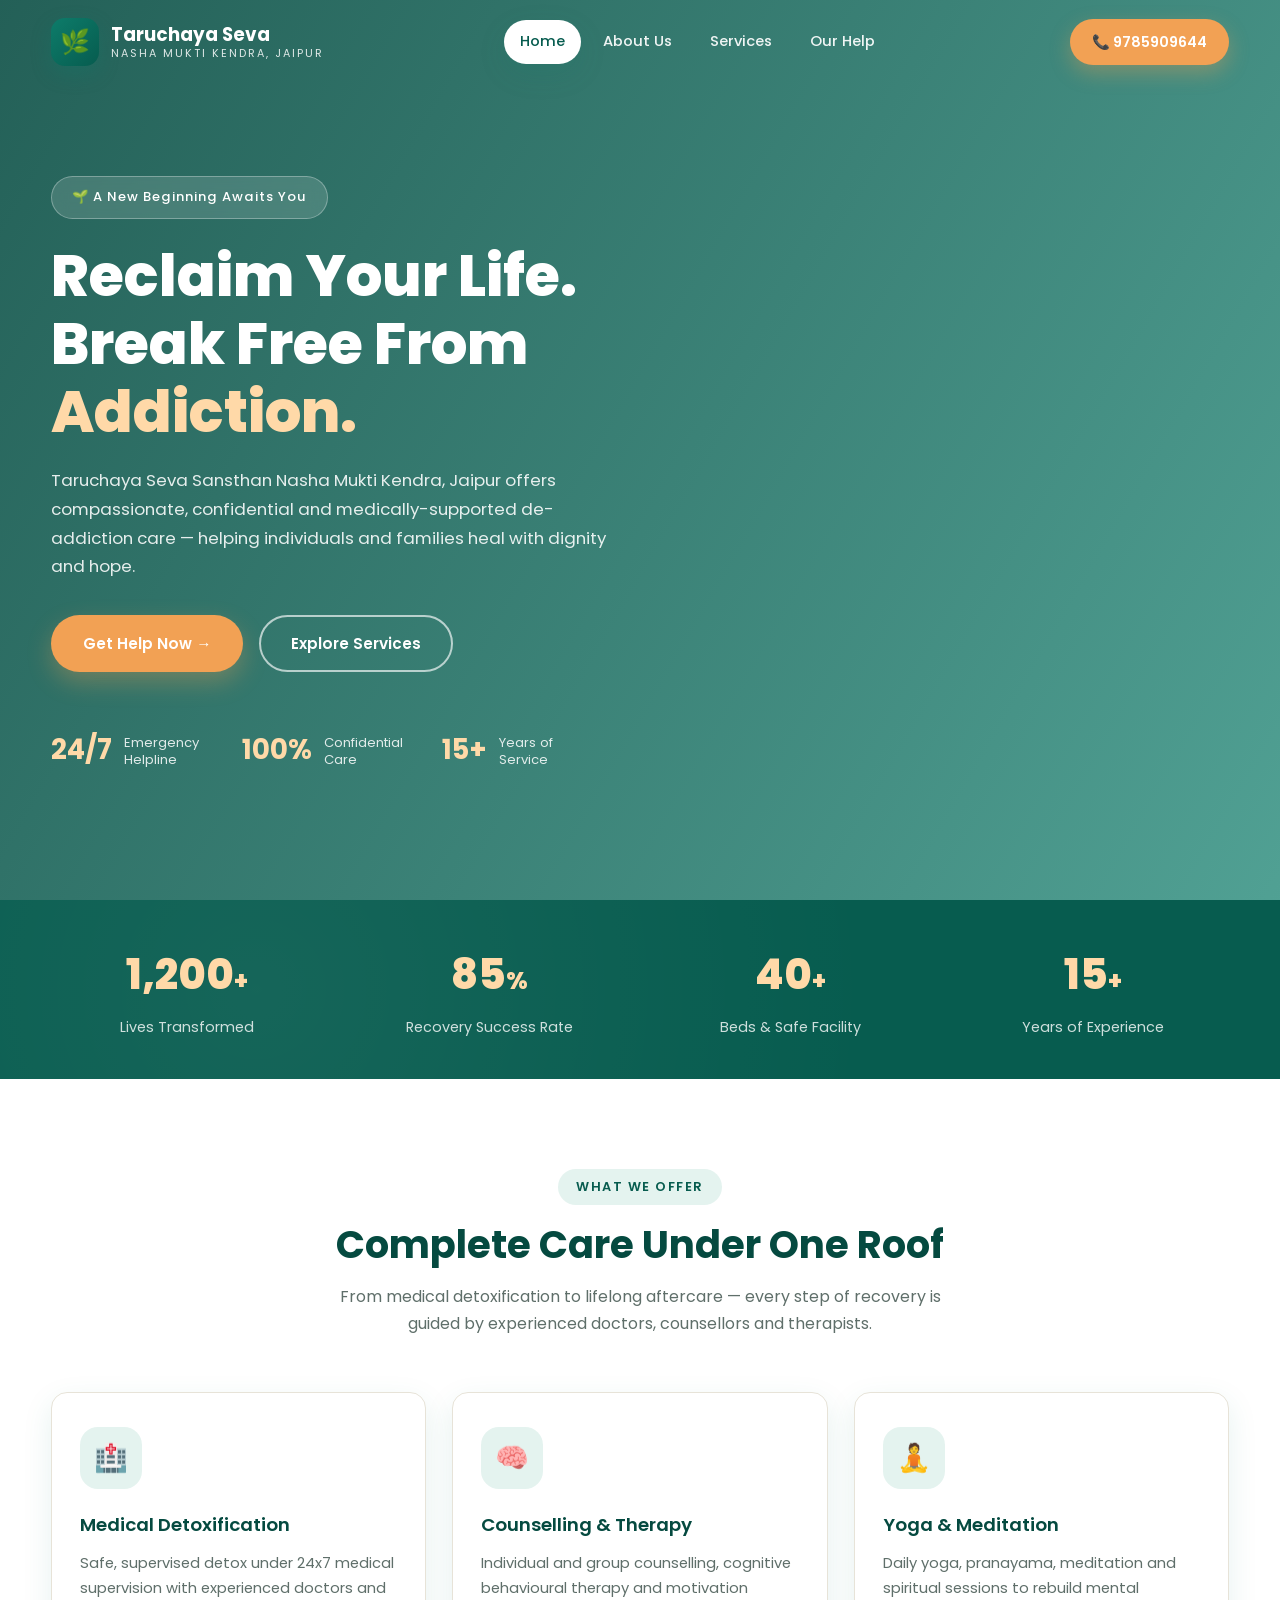
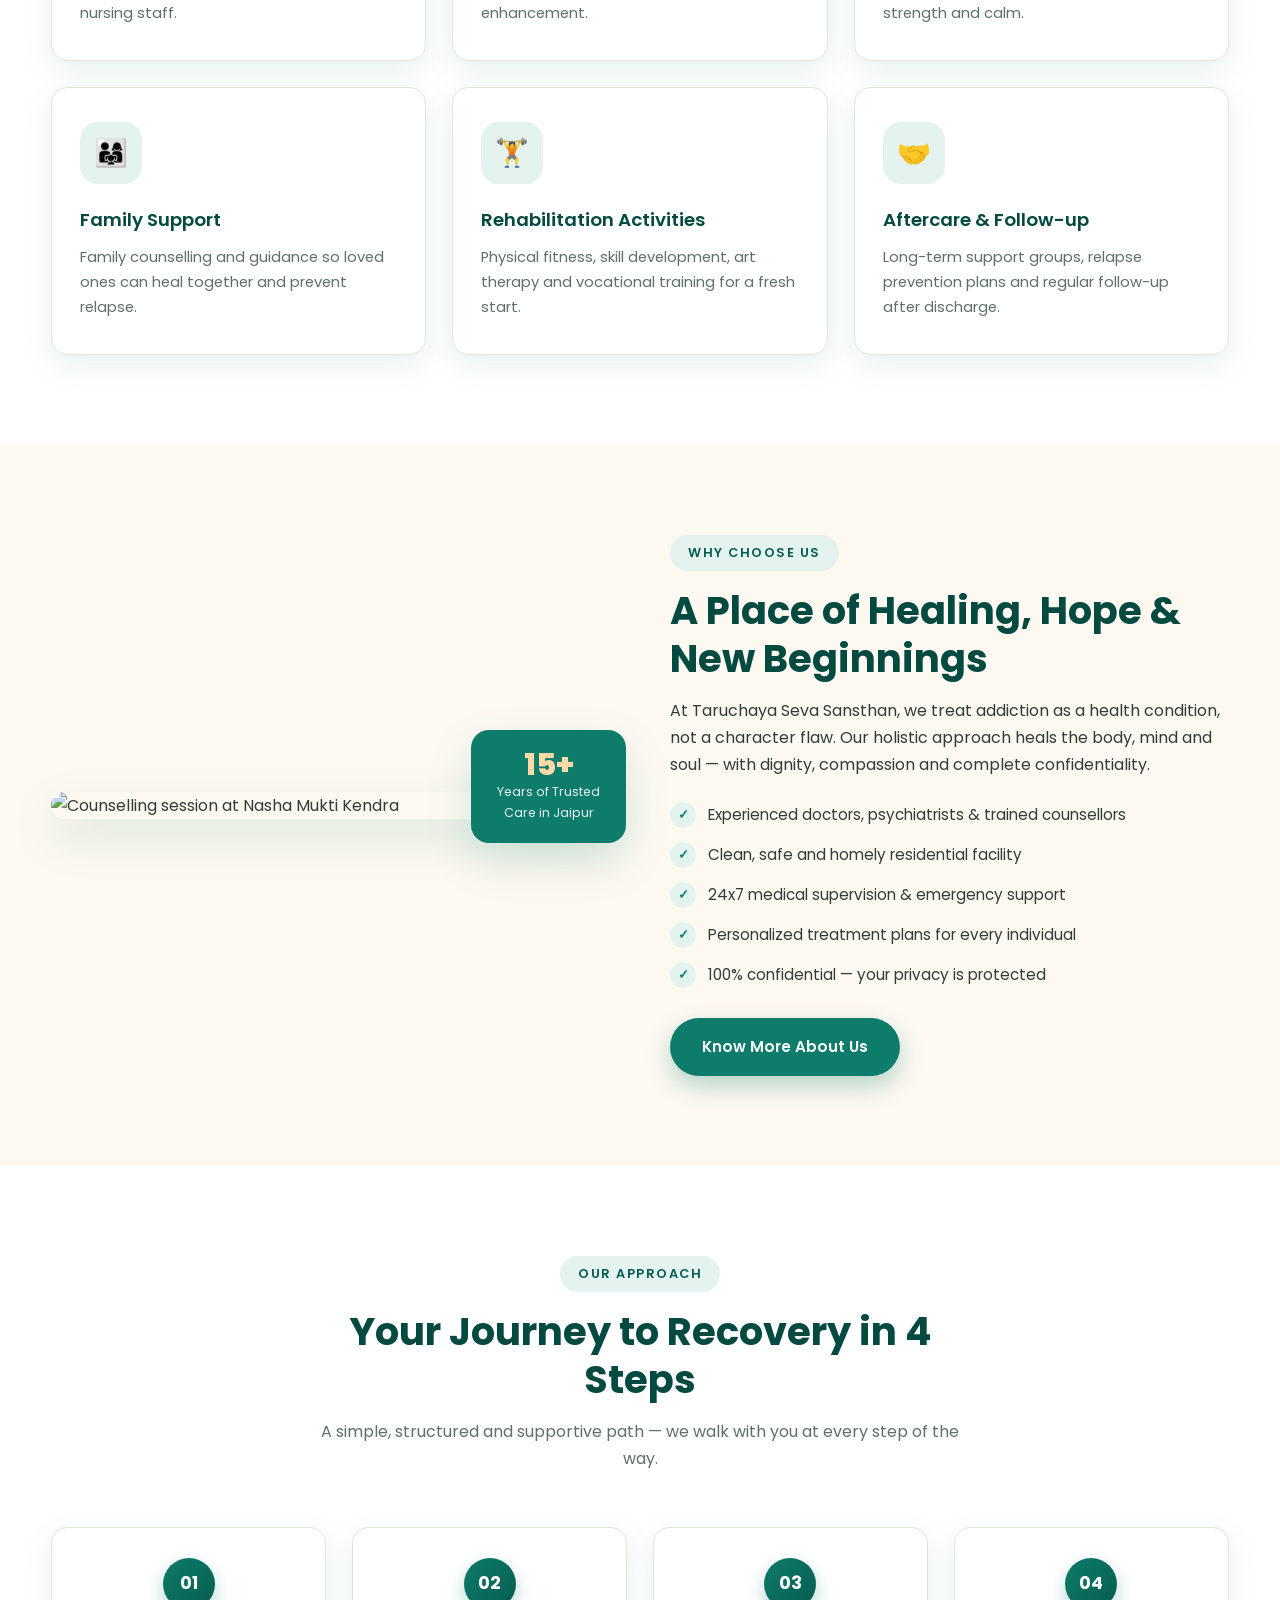
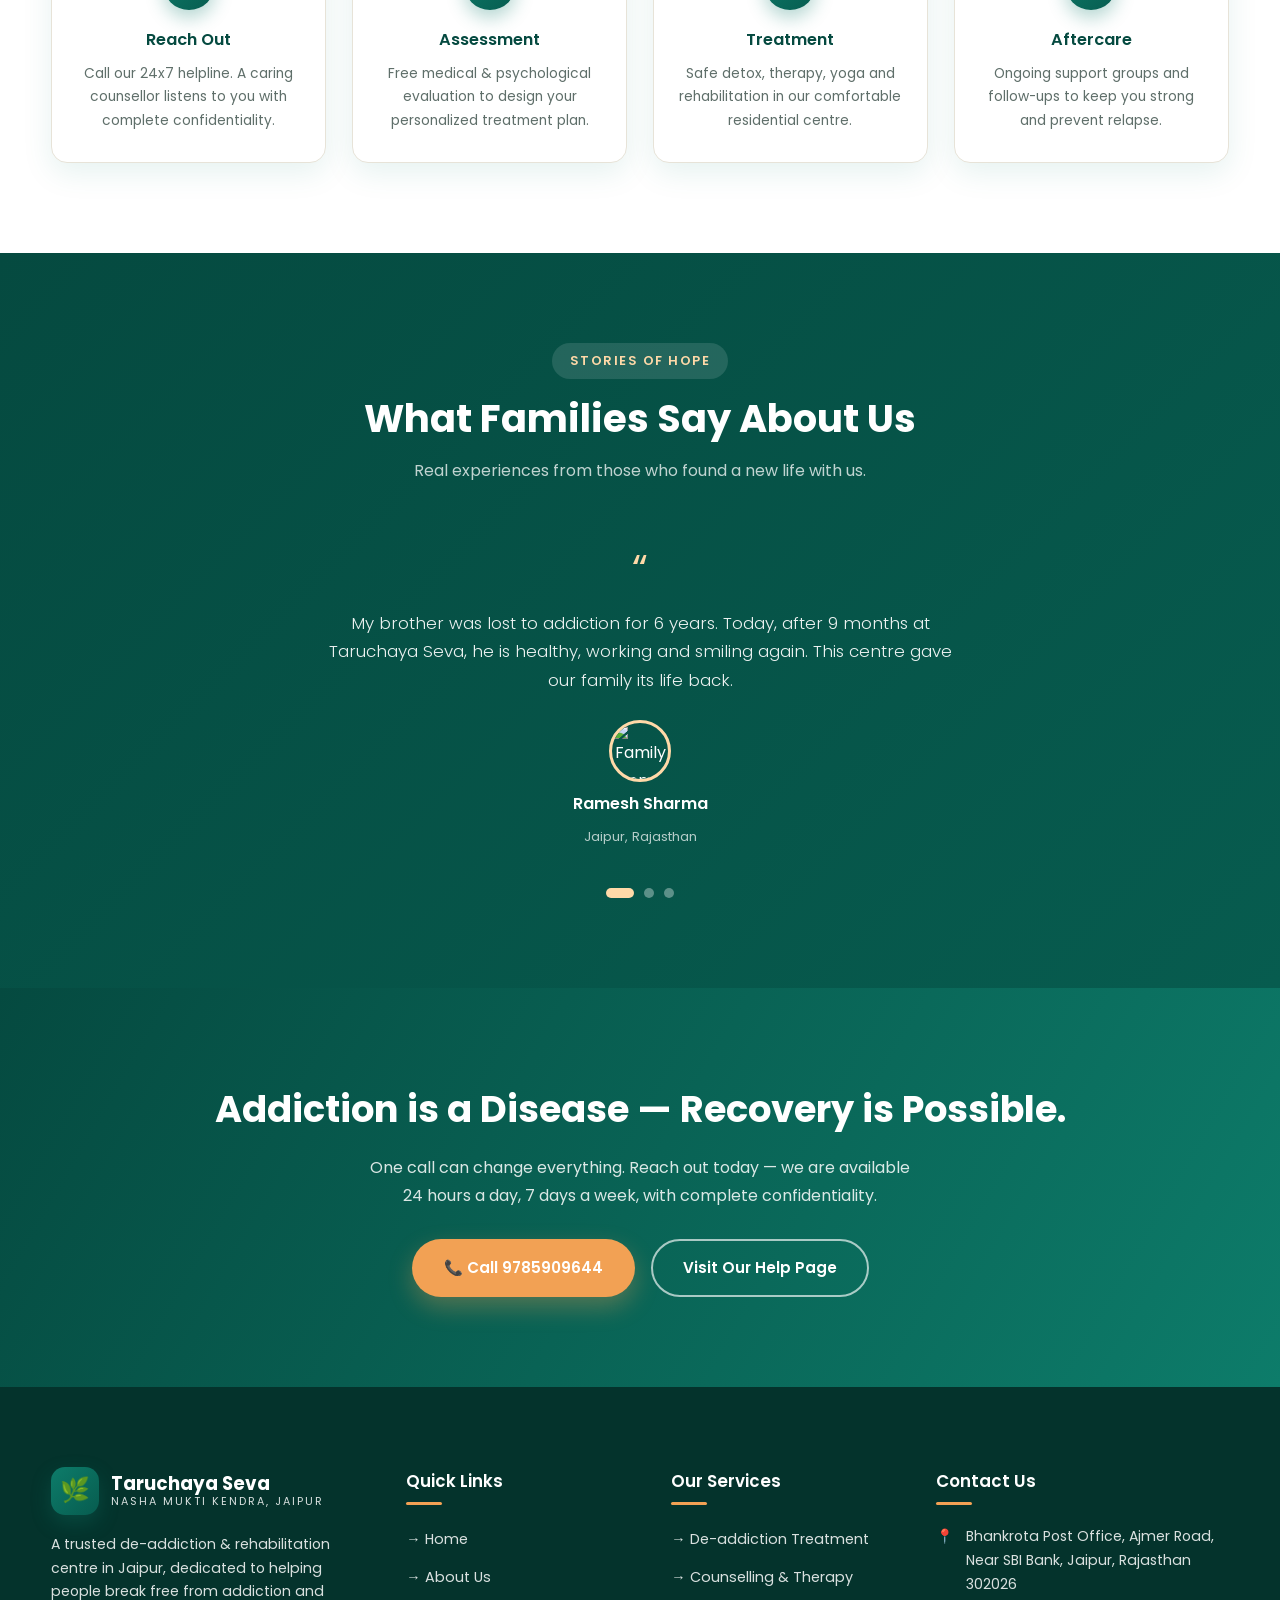
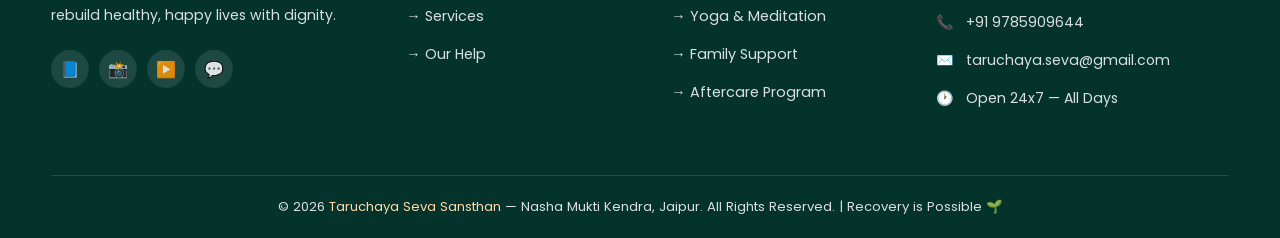
==== index.html @ 0a0feddb "Initial commit: Nasha Mukti Kendra website (4 pages)" ====
<!DOCTYPE html>
<html lang="en">
<head>
  <meta charset="UTF-8">
  <meta name="viewport" content="width=device-width, initial-scale=1.0">
  <title>Taruchaya Seva Sansthan | Nasha Mukti Kendra, Jaipur</title>
  <meta name="description" content="Taruchaya Seva Sansthan Nasha Mukti Kendra, Jaipur — compassionate, confidential de-addiction treatment with medical care, counselling, yoga and family support.">
  <link rel="stylesheet" href="css/style.css">
  <link rel="icon" href="data:image/svg+xml,<svg xmlns='http://www.w3.org/2000/svg' viewBox='0 0 100 100'><text y='.9em' font-size='90'>🌿</text></svg>">
</head>
<body>

<header class="navbar" id="navbar">
  <div class="container nav-inner">
    <a href="index.html" class="brand">
      <span class="brand-icon">🌿</span>
      <span class="brand-text">
        <strong>Taruchaya Seva</strong>
        <small>Nasha Mukti Kendra, Jaipur</small>
      </span>
    </a>
    <nav class="nav-links" id="navLinks">
      <a href="index.html" class="active">Home</a>
      <a href="about.html">About Us</a>
      <a href="services.html">Services</a>
      <a href="help.html">Our Help</a>
    </nav>
    <div class="nav-right">
      <a href="tel:+919785909644" class="nav-cta">📞 9785909644</a>
      <button class="nav-toggle" id="navToggle" aria-label="Toggle menu">
        <span></span><span></span><span></span>
      </button>
    </div>
  </div>
</header>

<section class="hero">
  <div class="container">
    <div class="hero-content">
      <span class="hero-badge">🌱 A New Beginning Awaits You</span>
      <h1>Reclaim Your Life.<br>Break Free From <span>Addiction.</span></h1>
      <p>Taruchaya Seva Sansthan Nasha Mukti Kendra, Jaipur offers compassionate, confidential and medically-supported de-addiction care — helping individuals and families heal with dignity and hope.</p>
      <div class="hero-actions">
        <a href="help.html" class="btn btn-accent">Get Help Now →</a>
        <a href="services.html" class="btn btn-outline">Explore Services</a>
      </div>
      <div class="hero-stats">
        <div class="hero-stat">
          <span class="num">24/7</span>
          <span class="lbl">Emergency Helpline</span>
        </div>
        <div class="hero-stat">
          <span class="num">100%</span>
          <span class="lbl">Confidential Care</span>
        </div>
        <div class="hero-stat">
          <span class="num">15+</span>
          <span class="lbl">Years of Service</span>
        </div>
      </div>
    </div>
  </div>
</section>

<section class="stats-strip">
  <div class="container stats-grid">
    <div class="stat-box">
      <span class="num" data-count="1200">0</span><span class="suffix">+</span>
      <div class="lbl">Lives Transformed</div>
    </div>
    <div class="stat-box">
      <span class="num" data-count="85">0</span><span class="suffix">%</span>
      <div class="lbl">Recovery Success Rate</div>
    </div>
    <div class="stat-box">
      <span class="num" data-count="40">0</span><span class="suffix">+</span>
      <div class="lbl">Beds & Safe Facility</div>
    </div>
    <div class="stat-box">
      <span class="num" data-count="15">0</span><span class="suffix">+</span>
      <div class="lbl">Years of Experience</div>
    </div>
  </div>
</section>

<section class="section">
  <div class="container">
    <div class="section-head reveal">
      <span class="eyebrow">What We Offer</span>
      <h2>Complete Care Under One Roof</h2>
      <p>From medical detoxification to lifelong aftercare — every step of recovery is guided by experienced doctors, counsellors and therapists.</p>
    </div>
    <div class="cards-grid">
      <div class="card reveal">
        <div class="card-icon">🏥</div>
        <h3>Medical Detoxification</h3>
        <p>Safe, supervised detox under 24x7 medical supervision with experienced doctors and nursing staff.</p>
      </div>
      <div class="card reveal reveal-delay-1">
        <div class="card-icon">🧠</div>
        <h3>Counselling & Therapy</h3>
        <p>Individual and group counselling, cognitive behavioural therapy and motivation enhancement.</p>
      </div>
      <div class="card reveal reveal-delay-2">
        <div class="card-icon">🧘</div>
        <h3>Yoga & Meditation</h3>
        <p>Daily yoga, pranayama, meditation and spiritual sessions to rebuild mental strength and calm.</p>
      </div>
      <div class="card reveal">
        <div class="card-icon">👨‍👩‍👧</div>
        <h3>Family Support</h3>
        <p>Family counselling and guidance so loved ones can heal together and prevent relapse.</p>
      </div>
      <div class="card reveal reveal-delay-1">
        <div class="card-icon">🏋️</div>
        <h3>Rehabilitation Activities</h3>
        <p>Physical fitness, skill development, art therapy and vocational training for a fresh start.</p>
      </div>
      <div class="card reveal reveal-delay-2">
        <div class="card-icon">🤝</div>
        <h3>Aftercare & Follow-up</h3>
        <p>Long-term support groups, relapse prevention plans and regular follow-up after discharge.</p>
      </div>
    </div>
  </div>
</section>

<section class="section section-alt">
  <div class="container split">
    <div class="split-media reveal">
      <img src="https://images.unsplash.com/photo-1559027615-cd4628902d4a?auto=format&fit=crop&w=1000&q=80" alt="Counselling session at Nasha Mukti Kendra">
      <div class="exp">
        <div class="big">15+</div>
        <div class="sm">Years of Trusted<br>Care in Jaipur</div>
      </div>
    </div>
    <div class="reveal">
      <span class="eyebrow">Why Choose Us</span>
      <h2 style="font-size: clamp(1.7rem, 3.4vw, 2.4rem); font-weight: 700; color: var(--primary-darker); line-height: 1.25; margin-bottom: 14px;">A Place of Healing, Hope & New Beginnings</h2>
      <p>At Taruchaya Seva Sansthan, we treat addiction as a health condition, not a character flaw. Our holistic approach heals the body, mind and soul — with dignity, compassion and complete confidentiality.</p>
      <ul class="check-list">
        <li><span class="tick">✓</span> Experienced doctors, psychiatrists & trained counsellors</li>
        <li><span class="tick">✓</span> Clean, safe and homely residential facility</li>
        <li><span class="tick">✓</span> 24x7 medical supervision & emergency support</li>
        <li><span class="tick">✓</span> Personalized treatment plans for every individual</li>
        <li><span class="tick">✓</span> 100% confidential — your privacy is protected</li>
      </ul>
      <div style="margin-top: 30px;">
        <a href="about.html" class="btn btn-primary">Know More About Us</a>
      </div>
    </div>
  </div>
</section>

<section class="section">
  <div class="container">
    <div class="section-head reveal">
      <span class="eyebrow">Our Approach</span>
      <h2>Your Journey to Recovery in 4 Steps</h2>
      <p>A simple, structured and supportive path — we walk with you at every step of the way.</p>
    </div>
    <div class="steps">
      <div class="step reveal">
        <div class="num">01</div>
        <h3>Reach Out</h3>
        <p>Call our 24x7 helpline. A caring counsellor listens to you with complete confidentiality.</p>
      </div>
      <div class="step reveal reveal-delay-1">
        <div class="num">02</div>
        <h3>Assessment</h3>
        <p>Free medical & psychological evaluation to design your personalized treatment plan.</p>
      </div>
      <div class="step reveal reveal-delay-2">
        <div class="num">03</div>
        <h3>Treatment</h3>
        <p>Safe detox, therapy, yoga and rehabilitation in our comfortable residential centre.</p>
      </div>
      <div class="step reveal reveal-delay-3">
        <div class="num">04</div>
        <h3>Aftercare</h3>
        <p>Ongoing support groups and follow-ups to keep you strong and prevent relapse.</p>
      </div>
    </div>
  </div>
</section>

<section class="section testimonials">
  <div class="container">
    <div class="section-head reveal">
      <span class="eyebrow">Stories of Hope</span>
      <h2>What Families Say About Us</h2>
      <p>Real experiences from those who found a new life with us.</p>
    </div>
    <div class="slider reveal">
      <div class="slide active">
        <div class="slide-inner">
          <div class="quote">“</div>
          <blockquote>My brother was lost to addiction for 6 years. Today, after 9 months at Taruchaya Seva, he is healthy, working and smiling again. This centre gave our family its life back.</blockquote>
          <div class="who">
            <img src="https://images.unsplash.com/photo-1438761681033-6461ffad8d80?auto=format&fit=crop&w=200&q=80" alt="Family member">
            <strong>Ramesh Sharma</strong>
            <span>Jaipur, Rajasthan</span>
          </div>
        </div>
      </div>
      <div class="slide">
        <div class="slide-inner">
          <div class="quote">“</div>
          <blockquote>The staff treated me like family, never like a patient. The yoga, counselling and care here completely changed my life. I am 2 years sober and counting.</blockquote>
          <div class="who">
            <img src="https://images.unsplash.com/photo-1500648767791-00dcc994a43e?auto=format&fit=crop&w=200&q=80" alt="Recovered patient">
            <strong>Vikram Singh</strong>
            <span>Recovered Patient</span>
          </div>
        </div>
      </div>
      <div class="slide">
        <div class="slide-inner">
          <div class="quote">“</div>
          <blockquote>We called the helpline at midnight in panic. They admitted my son the very next morning and kept us informed every single day. Forever grateful to this team.</blockquote>
          <div class="who">
            <img src="https://images.unsplash.com/photo-1494790108377-be9c29b29330?auto=format&fit=crop&w=200&q=80" alt="Parent">
            <strong>Sunita Agarwal</strong>
            <span>Parent, Ajmer Road</span>
          </div>
        </div>
      </div>
    </div>
    <div class="slider-dots" id="sliderDots"></div>
  </div>
</section>

<section class="section cta-band">
  <div class="container">
    <h2>Addiction is a Disease — Recovery is Possible.</h2>
    <p>One call can change everything. Reach out today — we are available 24 hours a day, 7 days a week, with complete confidentiality.</p>
    <div class="cta-actions">
      <a href="tel:+919785909644" class="btn btn-accent">📞 Call 9785909644</a>
      <a href="help.html" class="btn btn-outline">Visit Our Help Page</a>
    </div>
  </div>
</section>

<footer class="footer">
  <div class="container">
    <div class="footer-grid">
      <div class="about">
        <a href="index.html" class="brand">
          <span class="brand-icon">🌿</span>
          <span class="brand-text">
            <strong style="color: #fff;">Taruchaya Seva</strong>
            <small>Nasha Mukti Kendra, Jaipur</small>
          </span>
        </a>
        <p>A trusted de-addiction & rehabilitation centre in Jaipur, dedicated to helping people break free from addiction and rebuild healthy, happy lives with dignity.</p>
        <div class="footer-social">
          <a href="#" aria-label="Facebook">📘</a>
          <a href="#" aria-label="Instagram">📸</a>
          <a href="#" aria-label="YouTube">▶️</a>
          <a href="https://wa.me/919785909644" aria-label="WhatsApp">💬</a>
        </div>
      </div>
      <div>
        <h4>Quick Links</h4>
        <ul class="footer-links">
          <li><a href="index.html">→ Home</a></li>
          <li><a href="about.html">→ About Us</a></li>
          <li><a href="services.html">→ Services</a></li>
          <li><a href="help.html">→ Our Help</a></li>
        </ul>
      </div>
      <div>
        <h4>Our Services</h4>
        <ul class="footer-links">
          <li><a href="services.html">→ De-addiction Treatment</a></li>
          <li><a href="services.html">→ Counselling & Therapy</a></li>
          <li><a href="services.html">→ Yoga & Meditation</a></li>
          <li><a href="services.html">→ Family Support</a></li>
          <li><a href="services.html">→ Aftercare Program</a></li>
        </ul>
      </div>
      <div>
        <h4>Contact Us</h4>
        <ul class="footer-contact">
          <li><span class="ico">📍</span> Bhankrota Post Office, Ajmer Road, Near SBI Bank, Jaipur, Rajasthan 302026</li>
          <li><span class="ico">📞</span> <a href="tel:+919785909644">+91 9785909644</a></li>
          <li><span class="ico">✉️</span> <a href="mailto:taruchaya.seva@gmail.com">taruchaya.seva@gmail.com</a></li>
          <li><span class="ico">🕐</span> Open 24x7 — All Days</li>
        </ul>
      </div>
    </div>
    <div class="footer-bottom">
      © <span id="year"></span> <a href="index.html">Taruchaya Seva Sansthan</a> — Nasha Mukti Kendra, Jaipur. All Rights Reserved. | Recovery is Possible 🌱
    </div>
  </div>
</footer>

<script src="js/main.js"></script>
</body>
</html>
---- css/style.css ----
@import url('https://fonts.googleapis.com/css2?family=Poppins:wght@300;400;500;600;700;800&display=swap');

:root {
  --primary: #0d7c6a;
  --primary-dark: #075c4f;
  --primary-darker: #054a40;
  --primary-light: #e4f3ef;
  --accent: #f2a154;
  --accent-dark: #e08a34;
  --accent-light: #fdf0e0;
  --cream: #fdf9f1;
  --bg: #ffffff;
  --text: #2f3d39;
  --muted: #5f6f6a;
  --border: #e7e3d8;
  --white: #ffffff;
  --radius: 16px;
  --radius-lg: 24px;
  --shadow: 0 10px 30px rgba(13, 124, 106, 0.1);
  --shadow-lg: 0 18px 45px rgba(13, 124, 106, 0.16);
  --transition: all 0.3s ease;
}

* {
  margin: 0;
  padding: 0;
  box-sizing: border-box;
}

html {
  scroll-behavior: smooth;
}

body {
  font-family: 'Poppins', sans-serif;
  color: var(--text);
  background: var(--bg);
  line-height: 1.7;
  overflow-x: hidden;
}

img {
  max-width: 100%;
  display: block;
}

a {
  text-decoration: none;
  color: inherit;
}

ul {
  list-style: none;
}

.container {
  width: min(1180px, 92%);
  margin-inline: auto;
}

.section {
  padding: 90px 0;
}

.section-alt {
  background: var(--cream);
}

.section-head {
  text-align: center;
  max-width: 640px;
  margin: 0 auto 55px;
}

.eyebrow {
  display: inline-flex;
  align-items: center;
  gap: 8px;
  background: var(--primary-light);
  color: var(--primary-dark);
  font-size: 0.8rem;
  font-weight: 600;
  letter-spacing: 1.5px;
  text-transform: uppercase;
  padding: 7px 18px;
  border-radius: 50px;
  margin-bottom: 16px;
}

.section-head h2 {
  font-size: clamp(1.7rem, 3.4vw, 2.4rem);
  font-weight: 700;
  color: var(--primary-darker);
  line-height: 1.25;
  margin-bottom: 14px;
}

.section-head p {
  color: var(--muted);
}

.btn {
  display: inline-flex;
  align-items: center;
  justify-content: center;
  gap: 10px;
  padding: 14px 30px;
  border-radius: 50px;
  font-weight: 600;
  font-size: 0.95rem;
  border: 2px solid transparent;
  cursor: pointer;
  transition: var(--transition);
}

.btn-primary {
  background: var(--primary);
  color: var(--white);
  box-shadow: 0 10px 24px rgba(13, 124, 106, 0.3);
}

.btn-primary:hover {
  background: var(--primary-dark);
  transform: translateY(-3px);
  box-shadow: 0 14px 30px rgba(13, 124, 106, 0.38);
}

.btn-accent {
  background: var(--accent);
  color: #fff;
  box-shadow: 0 10px 24px rgba(242, 161, 84, 0.32);
}

.btn-accent:hover {
  background: var(--accent-dark);
  transform: translateY(-3px);
}

.btn-outline {
  border-color: rgba(255, 255, 255, 0.65);
  color: var(--white);
}

.btn-outline:hover {
  background: var(--white);
  color: var(--primary-dark);
}

.btn-light {
  background: var(--white);
  color: var(--primary-dark);
  box-shadow: var(--shadow);
}

.btn-light:hover {
  transform: translateY(-3px);
  box-shadow: var(--shadow-lg);
}

.navbar {
  position: fixed;
  top: 0;
  left: 0;
  width: 100%;
  z-index: 1000;
  padding: 18px 0;
  transition: var(--transition);
  background: transparent;
}

.navbar.scrolled {
  background: rgba(255, 255, 255, 0.97);
  box-shadow: 0 6px 24px rgba(0, 0, 0, 0.08);
  padding: 10px 0;
  backdrop-filter: blur(10px);
}

.nav-inner {
  display: flex;
  align-items: center;
  justify-content: space-between;
  gap: 20px;
}

.brand {
  display: flex;
  align-items: center;
  gap: 12px;
}

.brand-icon {
  width: 48px;
  height: 48px;
  border-radius: 14px;
  background: linear-gradient(135deg, var(--primary), var(--primary-dark));
  display: grid;
  place-items: center;
  color: #fff;
  font-size: 1.5rem;
  box-shadow: 0 8px 20px rgba(13, 124, 106, 0.3);
}

.brand-text {
  display: flex;
  flex-direction: column;
  line-height: 1.2;
}

.brand-text strong {
  font-size: 1.15rem;
  font-weight: 700;
  color: var(--white);
  transition: var(--transition);
}

.brand-text small {
  font-size: 0.68rem;
  letter-spacing: 2px;
  text-transform: uppercase;
  color: rgba(255, 255, 255, 0.85);
  transition: var(--transition);
}

.navbar.scrolled .brand-text strong {
  color: var(--primary-darker);
}

.navbar.scrolled .brand-text small {
  color: var(--muted);
}

.nav-links {
  display: flex;
  align-items: center;
  gap: 6px;
}

.nav-links a {
  padding: 9px 16px;
  border-radius: 50px;
  font-size: 0.92rem;
  font-weight: 500;
  color: rgba(255, 255, 255, 0.92);
  transition: var(--transition);
}

.navbar.scrolled .nav-links a {
  color: var(--text);
}

.nav-links a:hover,
.nav-links a.active {
  background: var(--white);
  color: var(--primary-dark);
  box-shadow: var(--shadow);
}

.navbar.scrolled .nav-links a:hover,
.navbar.scrolled .nav-links a.active {
  background: var(--primary-light);
  color: var(--primary-dark);
  box-shadow: none;
}

.nav-cta {
  display: flex;
  align-items: center;
  gap: 8px;
  background: var(--accent);
  color: #fff;
  padding: 11px 22px;
  border-radius: 50px;
  font-weight: 600;
  font-size: 0.9rem;
  transition: var(--transition);
  box-shadow: 0 8px 20px rgba(242, 161, 84, 0.35);
}

.nav-cta:hover {
  background: var(--accent-dark);
  transform: translateY(-2px);
}

.nav-toggle {
  display: none;
  flex-direction: column;
  gap: 5px;
  background: none;
  border: none;
  cursor: pointer;
  padding: 8px;
}

.nav-toggle span {
  width: 26px;
  height: 3px;
  border-radius: 3px;
  background: var(--white);
  transition: var(--transition);
}

.navbar.scrolled .nav-toggle span {
  background: var(--primary-dark);
}

.hero {
  position: relative;
  min-height: 100vh;
  display: flex;
  align-items: center;
  background: linear-gradient(120deg, rgba(5, 74, 64, 0.88), rgba(13, 124, 106, 0.72)),
    url('https://images.unsplash.com/photo-1509233725247-49e657c54213?auto=format&fit=crop&w=1800&q=80') center/cover no-repeat;
  padding: 150px 0 100px;
  color: var(--white);
}

.hero-content {
  max-width: 680px;
}

.hero-badge {
  display: inline-flex;
  align-items: center;
  gap: 10px;
  background: rgba(255, 255, 255, 0.14);
  border: 1px solid rgba(255, 255, 255, 0.3);
  backdrop-filter: blur(8px);
  padding: 9px 20px;
  border-radius: 50px;
  font-size: 0.82rem;
  font-weight: 500;
  letter-spacing: 1px;
  margin-bottom: 24px;
}

.hero h1 {
  font-size: clamp(2.2rem, 5vw, 3.6rem);
  font-weight: 800;
  line-height: 1.18;
  margin-bottom: 20px;
}

.hero h1 span {
  color: #ffd9a8;
}

.hero p {
  font-size: 1.05rem;
  color: rgba(255, 255, 255, 0.88);
  max-width: 560px;
  margin-bottom: 34px;
}

.hero-actions {
  display: flex;
  flex-wrap: wrap;
  gap: 16px;
}

.hero-stats {
  display: flex;
  flex-wrap: wrap;
  gap: 18px;
  margin-top: 55px;
}

.hero-stat {
  display: flex;
  align-items: center;
  gap: 12px;
}

.hero-stat .num {
  font-size: 1.7rem;
  font-weight: 700;
  color: #ffd9a8;
}

.hero-stat .lbl {
  font-size: 0.82rem;
  color: rgba(255, 255, 255, 0.85);
  max-width: 100px;
  line-height: 1.3;
}

.page-hero {
  position: relative;
  padding: 170px 0 90px;
  background: linear-gradient(120deg, rgba(5, 74, 64, 0.9), rgba(13, 124, 106, 0.75)),
    url('https://images.unsplash.com/photo-1470071459604-3b5ec3a7fe05?auto=format&fit=crop&w=1800&q=80') center/cover no-repeat;
  color: var(--white);
  text-align: center;
}

.page-hero h1 {
  font-size: clamp(1.9rem, 4vw, 2.8rem);
  font-weight: 800;
  margin-bottom: 12px;
}

.page-hero .crumb {
  font-size: 0.9rem;
  color: rgba(255, 255, 255, 0.85);
}

.page-hero .crumb a:hover {
  color: #ffd9a8;
}

.stats-strip {
  background: var(--primary-dark);
  padding: 40px 0;
  position: relative;
  overflow: hidden;
}

.stats-strip::before {
  content: '';
  position: absolute;
  inset: 0;
  background: radial-gradient(circle at 20% 50%, rgba(255, 255, 255, 0.06), transparent 60%);
}

.stats-grid {
  display: grid;
  grid-template-columns: repeat(4, 1fr);
  gap: 30px;
  position: relative;
}

.stat-box {
  text-align: center;
  color: var(--white);
}

.stat-box .num {
  font-size: clamp(1.9rem, 3.5vw, 2.6rem);
  font-weight: 800;
  color: #ffd9a8;
}

.stat-box .suffix {
  color: #ffd9a8;
  font-weight: 800;
  font-size: 1.5rem;
}

.stat-box .lbl {
  font-size: 0.9rem;
  color: rgba(255, 255, 255, 0.8);
  margin-top: 4px;
}

.cards-grid {
  display: grid;
  grid-template-columns: repeat(3, 1fr);
  gap: 26px;
}

.card {
  background: var(--white);
  border-radius: var(--radius);
  padding: 34px 28px;
  box-shadow: var(--shadow);
  border: 1px solid var(--border);
  transition: var(--transition);
  position: relative;
  overflow: hidden;
}

.card::after {
  content: '';
  position: absolute;
  left: 0;
  bottom: 0;
  height: 4px;
  width: 0;
  background: linear-gradient(90deg, var(--primary), var(--accent));
  transition: var(--transition);
}

.card:hover {
  transform: translateY(-8px);
  box-shadow: var(--shadow-lg);
}

.card:hover::after {
  width: 100%;
}

.card-icon {
  width: 62px;
  height: 62px;
  border-radius: 18px;
  background: var(--primary-light);
  display: grid;
  place-items: center;
  font-size: 1.7rem;
  margin-bottom: 20px;
}

.card h3 {
  font-size: 1.15rem;
  font-weight: 600;
  color: var(--primary-darker);
  margin-bottom: 10px;
}

.card p {
  font-size: 0.92rem;
  color: var(--muted);
}

.service-card {
  border-radius: var(--radius);
  overflow: hidden;
  background: var(--white);
  box-shadow: var(--shadow);
  border: 1px solid var(--border);
  transition: var(--transition);
}

.service-card:hover {
  transform: translateY(-8px);
  box-shadow: var(--shadow-lg);
}

.service-card .thumb {
  position: relative;
  height: 210px;
  overflow: hidden;
}

.service-card .thumb img {
  width: 100%;
  height: 100%;
  object-fit: cover;
  transition: transform 0.5s ease;
}

.service-card:hover .thumb img {
  transform: scale(1.08);
}

.service-card .thumb .tag {
  position: absolute;
  bottom: 14px;
  left: 14px;
  background: rgba(5, 74, 64, 0.88);
  color: #fff;
  font-size: 0.72rem;
  font-weight: 600;
  letter-spacing: 1px;
  text-transform: uppercase;
  padding: 6px 14px;
  border-radius: 50px;
}

.service-card .body {
  padding: 26px;
}

.service-card .body h3 {
  font-size: 1.15rem;
  font-weight: 600;
  color: var(--primary-darker);
  margin-bottom: 10px;
}

.service-card .body p {
  font-size: 0.92rem;
  color: var(--muted);
  margin-bottom: 16px;
}

.service-card .body ul {
  display: grid;
  gap: 8px;
  margin-bottom: 18px;
}

.service-card .body ul li {
  font-size: 0.88rem;
  color: var(--text);
  display: flex;
  gap: 9px;
  align-items: flex-start;
}

.service-card .body ul li::before {
  content: '✓';
  color: var(--primary);
  font-weight: 700;
}

.link-more {
  display: inline-flex;
  align-items: center;
  gap: 8px;
  color: var(--primary);
  font-weight: 600;
  font-size: 0.9rem;
  transition: var(--transition);
}

.link-more:hover {
  gap: 12px;
  color: var(--accent-dark);
}

.split {
  display: grid;
  grid-template-columns: 1fr 1fr;
  gap: 60px;
  align-items: center;
}

.split-media {
  position: relative;
}

.split-media img {
  border-radius: var(--radius-lg);
  box-shadow: var(--shadow-lg);
}

.split-media .exp {
  position: absolute;
  bottom: -24px;
  right: -16px;
  background: var(--primary);
  color: #fff;
  border-radius: 18px;
  padding: 20px 26px;
  box-shadow: var(--shadow-lg);
  text-align: center;
}

.split-media .exp .big {
  font-size: 1.9rem;
  font-weight: 800;
  color: #ffd9a8;
  line-height: 1;
}

.split-media .exp .sm {
  font-size: 0.78rem;
  opacity: 0.9;
}

.check-list {
  display: grid;
  gap: 14px;
  margin-top: 24px;
}

.check-list li {
  display: flex;
  gap: 12px;
  align-items: center;
  font-size: 0.95rem;
}

.check-list .tick {
  width: 26px;
  height: 26px;
  flex-shrink: 0;
  border-radius: 50%;
  background: var(--primary-light);
  color: var(--primary);
  display: grid;
  place-items: center;
  font-size: 0.8rem;
  font-weight: 700;
}

.testimonials {
  background: linear-gradient(135deg, var(--primary-darker), var(--primary-dark));
  color: #fff;
  overflow: hidden;
}

.testimonials .section-head h2 {
  color: #fff;
}

.testimonials .section-head p {
  color: rgba(255, 255, 255, 0.75);
}

.testimonials .eyebrow {
  background: rgba(255, 255, 255, 0.12);
  color: #ffd9a8;
}

.slider {
  max-width: 780px;
  margin: 0 auto;
  position: relative;
}

.slide {
  display: none;
  animation: fadeIn 0.6s ease;
}

.slide.active {
  display: block;
}

@keyframes fadeIn {
  from {
    opacity: 0;
    transform: translateY(14px);
  }
  to {
    opacity: 1;
    transform: translateY(0);
  }
}

.slide-inner {
  text-align: center;
  padding: 10px 20px 40px;
}

.slide-inner .quote {
  font-size: 2.6rem;
  color: #ffd9a8;
  line-height: 1;
  margin-bottom: 18px;
}

.slide-inner blockquote {
  font-size: 1.05rem;
  font-weight: 300;
  color: rgba(255, 255, 255, 0.92);
  max-width: 640px;
  margin: 0 auto 26px;
}

.slide-inner .who {
  display: flex;
  flex-direction: column;
  align-items: center;
  gap: 8px;
}

.slide-inner .who img {
  width: 62px;
  height: 62px;
  border-radius: 50%;
  border: 3px solid #ffd9a8;
  object-fit: cover;
}

.slide-inner .who strong {
  font-weight: 600;
}

.slide-inner .who span {
  font-size: 0.82rem;
  color: rgba(255, 255, 255, 0.7);
}

.slider-dots {
  display: flex;
  justify-content: center;
  gap: 10px;
}

.slider-dots button {
  width: 10px;
  height: 10px;
  border-radius: 50%;
  border: none;
  background: rgba(255, 255, 255, 0.35);
  cursor: pointer;
  transition: var(--transition);
}

.slider-dots button.active {
  width: 28px;
  border-radius: 8px;
  background: #ffd9a8;
}

.cta-band {
  background: linear-gradient(120deg, #054a40, #0d7c6a),
    url('https://images.unsplash.com/photo-1506126613408-eca07ce68773?auto=format&fit=crop&w=1600&q=70') center/cover no-repeat;
  background-blend-mode: overlay;
  color: #fff;
  text-align: center;
}

.cta-band h2 {
  font-size: clamp(1.6rem, 3.4vw, 2.3rem);
  font-weight: 700;
  margin-bottom: 14px;
}

.cta-band p {
  color: rgba(255, 255, 255, 0.85);
  max-width: 560px;
  margin: 0 auto 30px;
}

.cta-band .cta-actions {
  display: flex;
  flex-wrap: wrap;
  justify-content: center;
  gap: 16px;
}

.mission-cards {
  display: grid;
  grid-template-columns: repeat(3, 1fr);
  gap: 26px;
}

.mission-card {
  background: var(--white);
  border-radius: var(--radius);
  padding: 36px 30px;
  box-shadow: var(--shadow);
  border: 1px solid var(--border);
  border-top: 4px solid var(--primary);
  transition: var(--transition);
}

.mission-card.accent {
  border-top-color: var(--accent);
}

.mission-card:hover {
  transform: translateY(-6px);
  box-shadow: var(--shadow-lg);
}

.mission-card .icon {
  width: 58px;
  height: 58px;
  border-radius: 50%;
  display: grid;
  place-items: center;
  font-size: 1.5rem;
  background: var(--primary-light);
  margin-bottom: 18px;
}

.mission-card.accent .icon {
  background: var(--accent-light);
}

.mission-card h3 {
  font-weight: 600;
  color: var(--primary-darker);
  margin-bottom: 10px;
}

.mission-card p {
  font-size: 0.92rem;
  color: var(--muted);
}

.steps {
  display: grid;
  grid-template-columns: repeat(4, 1fr);
  gap: 26px;
  counter-reset: step;
}

.step {
  text-align: center;
  position: relative;
  padding: 30px 22px;
  background: var(--white);
  border-radius: var(--radius);
  box-shadow: var(--shadow);
  border: 1px solid var(--border);
}

.step .num {
  width: 52px;
  height: 52px;
  margin: 0 auto 16px;
  border-radius: 50%;
  display: grid;
  place-items: center;
  background: linear-gradient(135deg, var(--primary), var(--primary-dark));
  color: #fff;
  font-weight: 700;
  font-size: 1.1rem;
  box-shadow: 0 8px 18px rgba(13, 124, 106, 0.3);
}

.step h3 {
  font-size: 1.02rem;
  font-weight: 600;
  color: var(--primary-darker);
  margin-bottom: 8px;
}

.step p {
  font-size: 0.86rem;
  color: var(--muted);
}

.team-grid {
  display: grid;
  grid-template-columns: repeat(4, 1fr);
  gap: 26px;
}

.team-card {
  background: var(--white);
  border-radius: var(--radius);
  overflow: hidden;
  box-shadow: var(--shadow);
  border: 1px solid var(--border);
  transition: var(--transition);
  text-align: center;
}

.team-card:hover {
  transform: translateY(-6px);
  box-shadow: var(--shadow-lg);
}

.team-card img {
  height: 220px;
  width: 100%;
  object-fit: cover;
}

.team-card .info {
  padding: 20px 16px 24px;
}

.team-card h3 {
  font-size: 1.02rem;
  font-weight: 600;
  color: var(--primary-darker);
}

.team-card span {
  font-size: 0.82rem;
  color: var(--primary);
  font-weight: 500;
}

.help-strip {
  display: grid;
  grid-template-columns: 1.2fr 1fr;
  gap: 26px;
}

.helpline-card {
  background: linear-gradient(135deg, var(--primary-darker), var(--primary-dark));
  color: #fff;
  border-radius: var(--radius-lg);
  padding: 44px 40px;
  box-shadow: var(--shadow-lg);
  position: relative;
  overflow: hidden;
}

.helpline-card::before {
  content: '';
  position: absolute;
  right: -70px;
  top: -70px;
  width: 220px;
  height: 220px;
  border-radius: 50%;
  background: rgba(255, 217, 168, 0.12);
}

.helpline-card .hotline {
  display: flex;
  align-items: center;
  gap: 14px;
  font-size: 1.5rem;
  font-weight: 800;
  color: #ffd9a8;
  margin: 16px 0;
}

.helpline-card .hotline .pulse {
  width: 44px;
  height: 44px;
  border-radius: 50%;
  background: rgba(255, 217, 168, 0.2);
  display: grid;
  place-items: center;
  font-size: 1.2rem;
  animation: pulse 1.6s infinite;
}

@keyframes pulse {
  0% {
    box-shadow: 0 0 0 0 rgba(255, 217, 168, 0.45);
  }
  70% {
    box-shadow: 0 0 0 16px rgba(255, 217, 168, 0);
  }
  100% {
    box-shadow: 0 0 0 0 rgba(255, 217, 168, 0);
  }
}

.helpline-card ul {
  display: grid;
  gap: 12px;
  margin: 20px 0 26px;
}

.helpline-card ul li {
  display: flex;
  gap: 12px;
  align-items: flex-start;
  font-size: 0.92rem;
  color: rgba(255, 255, 255, 0.92);
}

.helpline-card ul li .ico {
  font-size: 1.1rem;
}

.faq {
  display: grid;
  gap: 14px;
  max-width: 860px;
  margin: 0 auto;
}

.faq-item {
  background: var(--white);
  border: 1px solid var(--border);
  border-radius: 14px;
  overflow: hidden;
  box-shadow: var(--shadow);
}

.faq-q {
  width: 100%;
  display: flex;
  justify-content: space-between;
  align-items: center;
  gap: 16px;
  padding: 20px 24px;
  background: none;
  border: none;
  cursor: pointer;
  font-family: inherit;
  font-size: 0.98rem;
  font-weight: 600;
  color: var(--primary-darker);
  text-align: left;
  transition: var(--transition);
}

.faq-q .chev {
  width: 30px;
  height: 30px;
  flex-shrink: 0;
  border-radius: 50%;
  background: var(--primary-light);
  color: var(--primary);
  display: grid;
  place-items: center;
  font-size: 0.85rem;
  transition: var(--transition);
}

.faq-item.open .faq-q .chev {
  transform: rotate(180deg);
  background: var(--accent-light);
  color: var(--accent-dark);
}

.faq-a {
  max-height: 0;
  overflow: hidden;
  transition: max-height 0.4s ease;
}

.faq-a p {
  padding: 0 24px 22px;
  font-size: 0.92rem;
  color: var(--muted);
}

.help-form-wrap {
  background: var(--white);
  border-radius: var(--radius-lg);
  padding: 40px;
  box-shadow: var(--shadow-lg);
  border: 1px solid var(--border);
}

.help-form-wrap h3 {
  font-size: 1.3rem;
  font-weight: 700;
  color: var(--primary-darker);
  margin-bottom: 6px;
}

.help-form-wrap > p {
  font-size: 0.9rem;
  color: var(--muted);
  margin-bottom: 24px;
}

.form-grid {
  display: grid;
  grid-template-columns: 1fr 1fr;
  gap: 16px;
}

.form-group {
  display: flex;
  flex-direction: column;
  gap: 7px;
}

.form-group.full {
  grid-column: 1 / -1;
}

.form-group label {
  font-size: 0.85rem;
  font-weight: 600;
  color: var(--text);
}

.form-group input,
.form-group select,
.form-group textarea {
  font-family: inherit;
  font-size: 0.92rem;
  padding: 13px 16px;
  border: 1.5px solid var(--border);
  border-radius: 12px;
  outline: none;
  transition: var(--transition);
  background: var(--cream);
  color: var(--text);
}

.form-group textarea {
  resize: vertical;
  min-height: 110px;
}

.form-group input:focus,
.form-group select:focus,
.form-group textarea:focus {
  border-color: var(--primary);
  background: #fff;
  box-shadow: 0 0 0 4px rgba(13, 124, 106, 0.1);
}

.form-group .err {
  font-size: 0.78rem;
  color: #d64545;
  display: none;
}

.form-group.invalid input,
.form-group.invalid select,
.form-group.invalid textarea {
  border-color: #d64545;
}

.form-group.invalid .err {
  display: block;
}

.form-success {
  display: none;
  text-align: center;
  padding: 30px 20px;
}

.form-success .ok {
  width: 70px;
  height: 70px;
  margin: 0 auto 18px;
  border-radius: 50%;
  background: var(--primary-light);
  color: var(--primary);
  font-size: 2rem;
  display: grid;
  place-items: center;
}

.form-success h4 {
  color: var(--primary-darker);
  margin-bottom: 8px;
}

.form-success p {
  font-size: 0.92rem;
  color: var(--muted);
}

.sos-band {
  background: var(--accent-light);
  border: 1.5px dashed var(--accent);
  border-radius: var(--radius-lg);
  padding: 34px;
  display: flex;
  align-items: center;
  justify-content: space-between;
  gap: 24px;
  flex-wrap: wrap;
}

.sos-band .sos-text h3 {
  font-size: 1.15rem;
  font-weight: 700;
  color: #8a4b12;
  margin-bottom: 6px;
}

.sos-band .sos-text p {
  font-size: 0.9rem;
  color: #a0652a;
}

.sos-band .btn {
  flex-shrink: 0;
}

.footer {
  background: #04332c;
  color: rgba(255, 255, 255, 0.85);
  padding: 80px 0 0;
}

.footer-grid {
  display: grid;
  grid-template-columns: 1.4fr 1fr 1fr 1.3fr;
  gap: 40px;
  padding-bottom: 50px;
}

.footer h4 {
  color: #fff;
  font-size: 1.05rem;
  font-weight: 600;
  margin-bottom: 20px;
  position: relative;
  padding-bottom: 10px;
}

.footer h4::after {
  content: '';
  position: absolute;
  left: 0;
  bottom: 0;
  width: 36px;
  height: 3px;
  border-radius: 3px;
  background: var(--accent);
}

.footer .about p {
  font-size: 0.88rem;
  margin: 18px 0 22px;
  max-width: 300px;
}

.footer-links {
  display: grid;
  gap: 11px;
}

.footer-links a {
  font-size: 0.9rem;
  transition: var(--transition);
  display: inline-flex;
  align-items: center;
  gap: 8px;
}

.footer-links a:hover {
  color: #ffd9a8;
  transform: translateX(4px);
}

.footer-contact li {
  display: flex;
  gap: 12px;
  font-size: 0.88rem;
  margin-bottom: 14px;
  align-items: flex-start;
}

.footer-contact .ico {
  color: #ffd9a8;
  flex-shrink: 0;
}

.footer-social {
  display: flex;
  gap: 10px;
  margin-top: 18px;
}

.footer-social a {
  width: 38px;
  height: 38px;
  border-radius: 50%;
  background: rgba(255, 255, 255, 0.1);
  display: grid;
  place-items: center;
  font-size: 1rem;
  transition: var(--transition);
}

.footer-social a:hover {
  background: var(--accent);
  transform: translateY(-3px);
}

.footer-bottom {
  border-top: 1px solid rgba(255, 255, 255, 0.12);
  padding: 20px 0;
  text-align: center;
  font-size: 0.82rem;
}

.footer-bottom a {
  color: #ffd9a8;
}

.reveal {
  opacity: 0;
  transform: translateY(34px);
  transition: opacity 0.7s ease, transform 0.7s ease;
}

.reveal.visible {
  opacity: 1;
  transform: translateY(0);
}

.reveal-delay-1 { transition-delay: 0.12s; }
.reveal-delay-2 { transition-delay: 0.24s; }
.reveal-delay-3 { transition-delay: 0.36s; }

@media (max-width: 1024px) {
  .stats-grid { grid-template-columns: repeat(2, 1fr); }
  .cards-grid, .mission-cards { grid-template-columns: repeat(2, 1fr); }
  .steps { grid-template-columns: repeat(2, 1fr); }
  .team-grid { grid-template-columns: repeat(2, 1fr); }
  .help-strip { grid-template-columns: 1fr; }
  .footer-grid { grid-template-columns: 1fr 1fr; }
}

@media (max-width: 860px) {
  .nav-links {
    position: fixed;
    top: 0;
    right: -100%;
    width: min(320px, 82%);
    height: 100vh;
    background: var(--white);
    flex-direction: column;
    align-items: flex-start;
    padding: 110px 34px 40px;
    gap: 6px;
    box-shadow: -12px 0 40px rgba(0, 0, 0, 0.15);
    transition: right 0.4s ease;
  }

  .nav-links.open { right: 0; }

  .nav-links a {
    color: var(--text) !important;
    width: 100%;
    font-size: 1rem;
    padding: 13px 18px;
  }

  .nav-links a:hover,
  .nav-links a.active {
    background: var(--primary-light) !important;
    box-shadow: none !important;
  }

  .nav-cta { display: none; }
  .nav-toggle { display: flex; }

  .nav-toggle.open span:nth-child(1) { transform: translateY(8px) rotate(45deg); }
  .nav-toggle.open span:nth-child(2) { opacity: 0; }
  .nav-toggle.open span:nth-child(3) { transform: translateY(-8px) rotate(-45deg); }

  .split { grid-template-columns: 1fr; gap: 50px; }
  .split-media .exp { right: 10px; bottom: -20px; }
  .section { padding: 70px 0; }
  .hero { padding-top: 130px; }
}

@media (max-width: 600px) {
  .cards-grid, .mission-cards, .steps, .team-grid, .form-grid { grid-template-columns: 1fr; }
  .stats-grid { gap: 20px; }
  .help-form-wrap { padding: 26px 20px; }
  .footer-grid { grid-template-columns: 1fr; }
  .hero-actions .btn { width: 100%; }
  .sos-band { justify-content: center; text-align: center; }
}
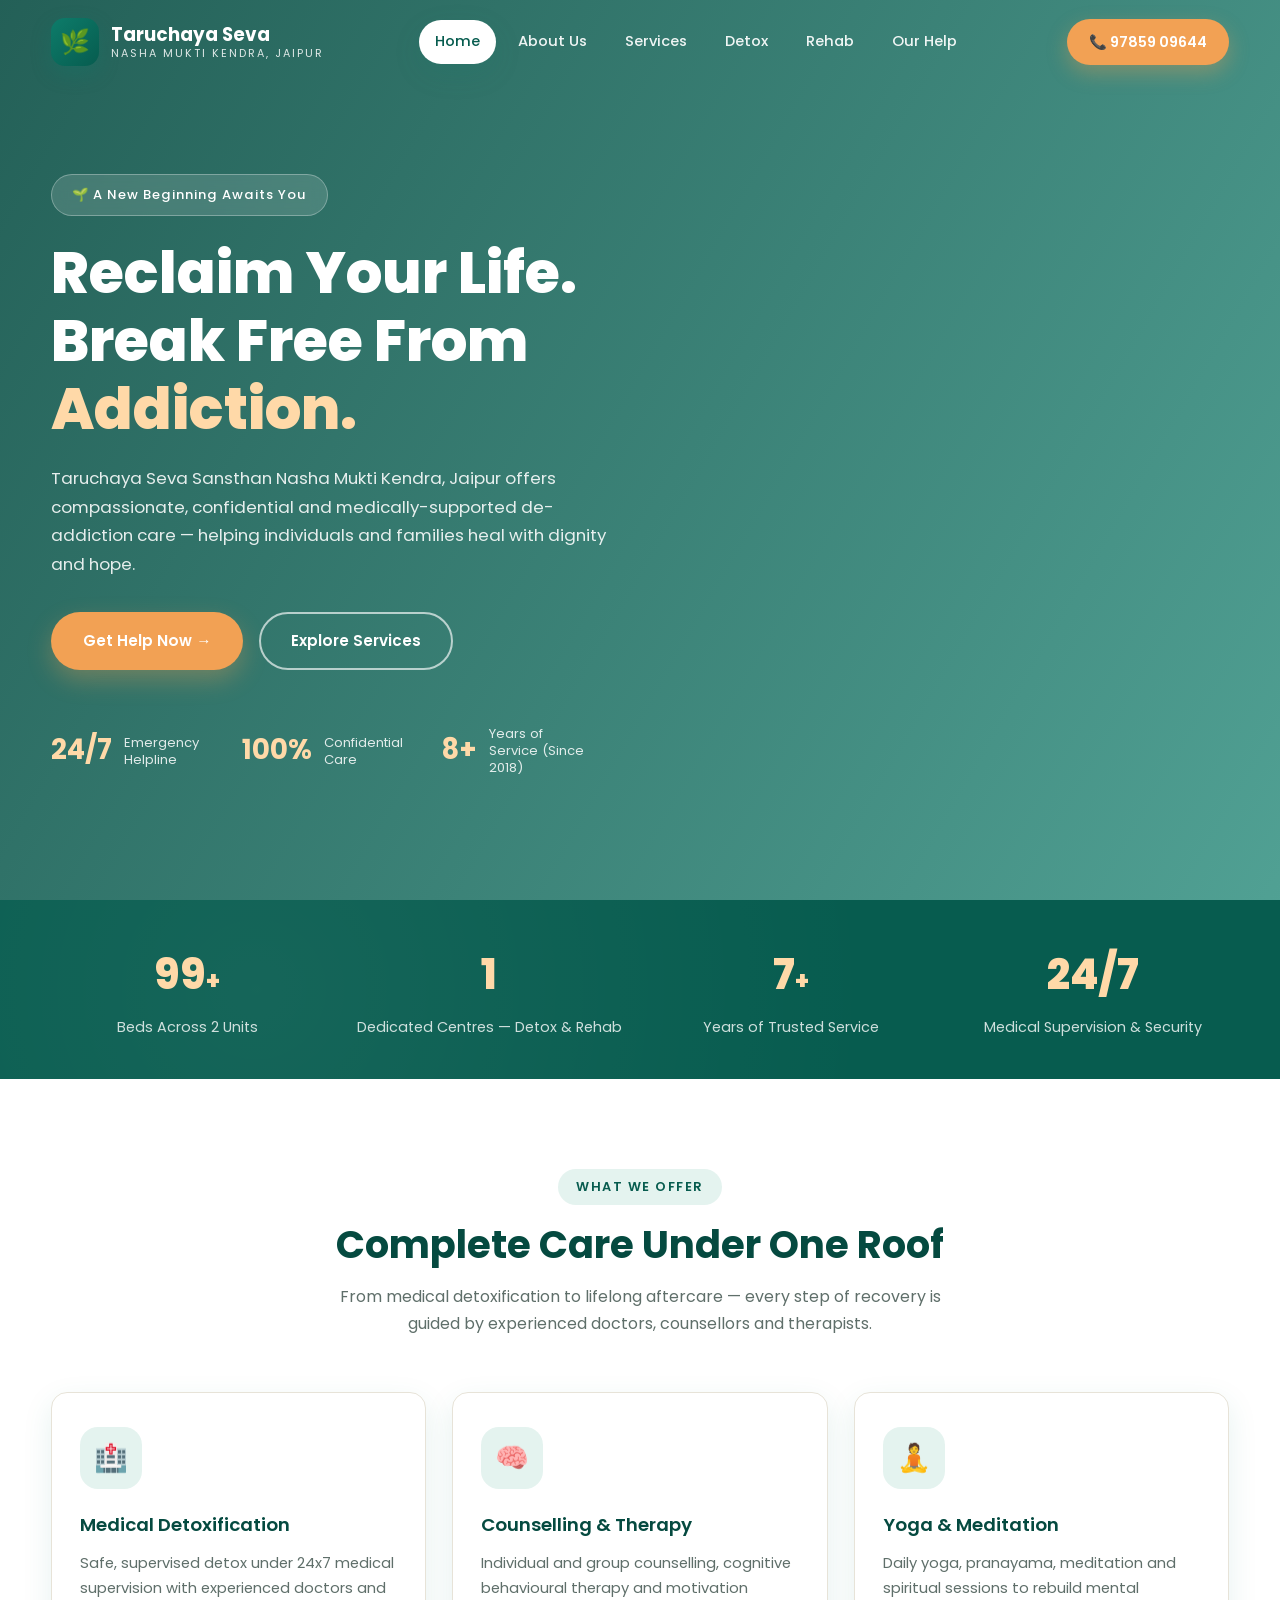
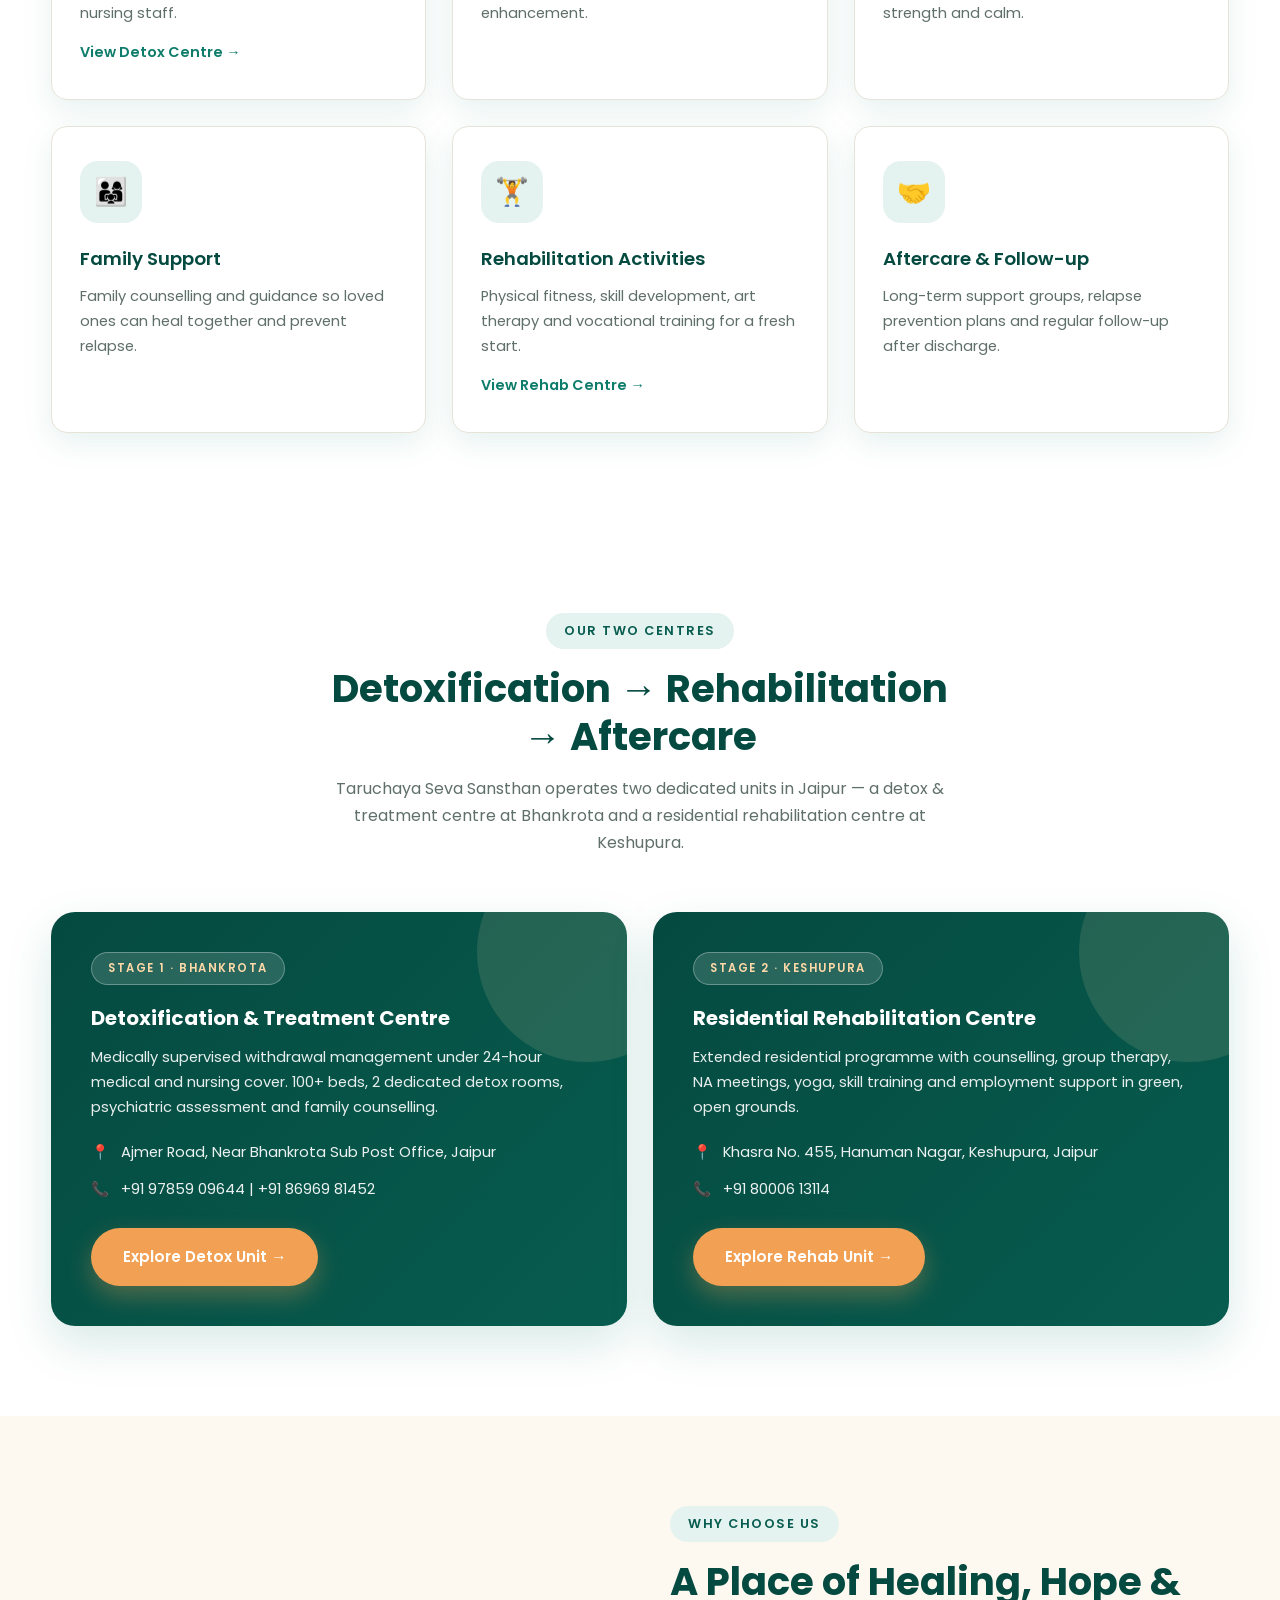
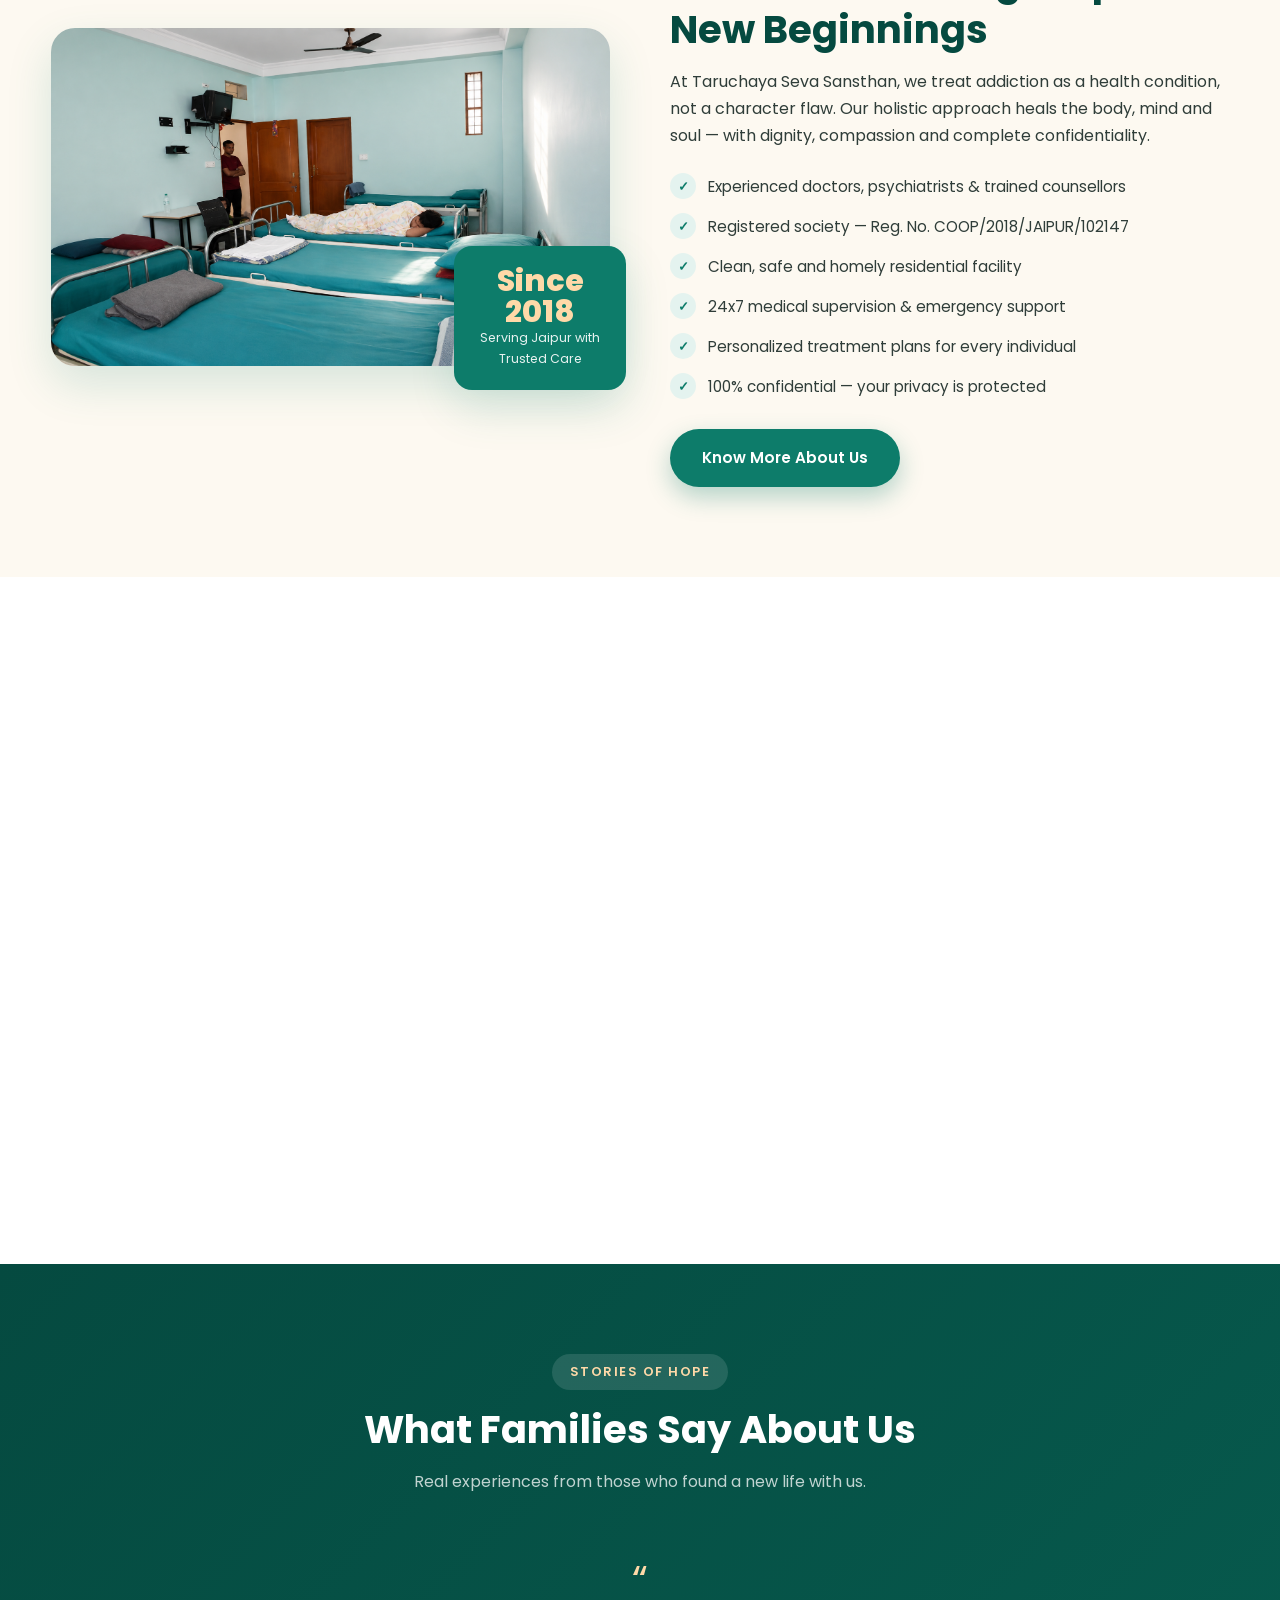
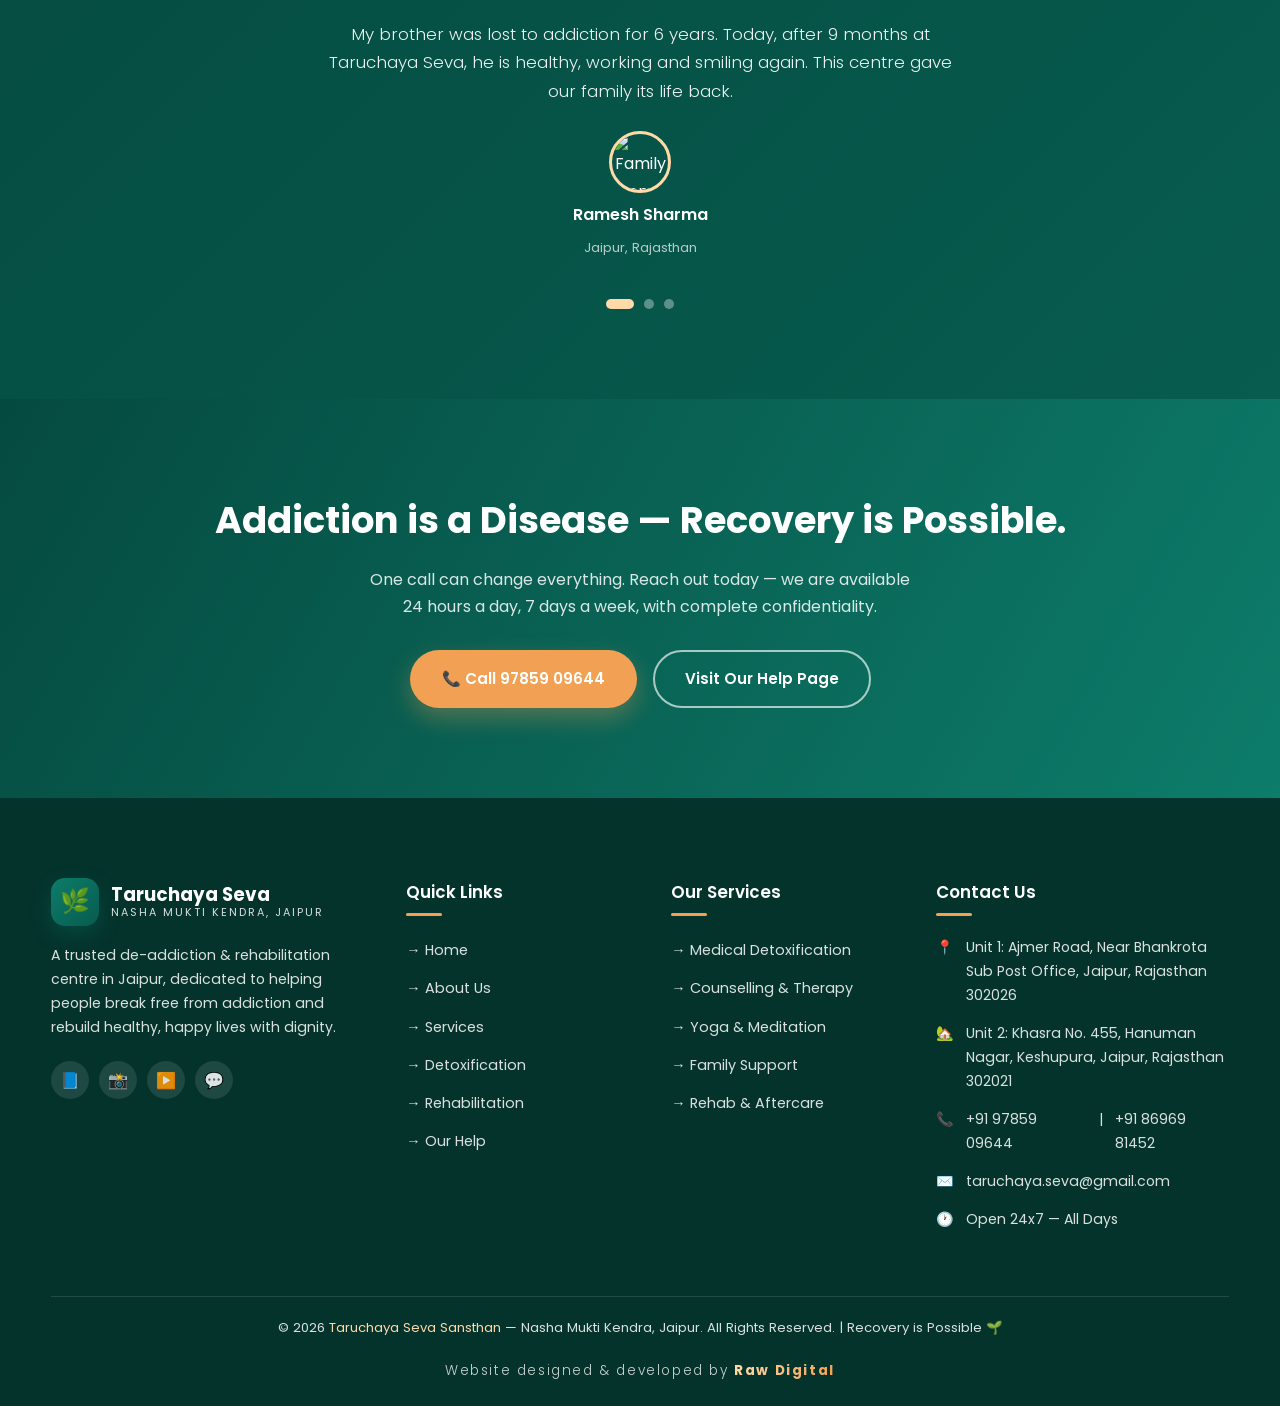
==== commit b3af81a6: "Add Detoxification & Rehabilitation pages with facility photos, PDF-based content updates and social" ====
--- a/index.html
+++ b/index.html
@@ -23,10 +23,12 @@
       <a href="index.html" class="active">Home</a>
       <a href="about.html">About Us</a>
       <a href="services.html">Services</a>
+      <a href="detoxification.html">Detox</a>
+      <a href="rehabilitation.html">Rehab</a>
       <a href="help.html">Our Help</a>
     </nav>
     <div class="nav-right">
-      <a href="tel:+919785909644" class="nav-cta">📞 9785909644</a>
+      <a href="tel:+919785909644" class="nav-cta">📞 97859 09644</a>
       <button class="nav-toggle" id="navToggle" aria-label="Toggle menu">
         <span></span><span></span><span></span>
       </button>
@@ -54,8 +56,8 @@
           <span class="lbl">Confidential Care</span>
         </div>
         <div class="hero-stat">
-          <span class="num">15+</span>
-          <span class="lbl">Years of Service</span>
+          <span class="num">8+</span>
+          <span class="lbl">Years of Service (Since 2018)</span>
         </div>
       </div>
     </div>
@@ -65,20 +67,20 @@
 <section class="stats-strip">
   <div class="container stats-grid">
     <div class="stat-box">
-      <span class="num" data-count="1200">0</span><span class="suffix">+</span>
-      <div class="lbl">Lives Transformed</div>
+      <span class="num" data-count="100">0</span><span class="suffix">+</span>
+      <div class="lbl">Beds Across 2 Units</div>
     </div>
     <div class="stat-box">
-      <span class="num" data-count="85">0</span><span class="suffix">%</span>
-      <div class="lbl">Recovery Success Rate</div>
+      <span class="num" data-count="2">0</span><span class="suffix"></span>
+      <div class="lbl">Dedicated Centres — Detox & Rehab</div>
     </div>
     <div class="stat-box">
-      <span class="num" data-count="40">0</span><span class="suffix">+</span>
-      <div class="lbl">Beds & Safe Facility</div>
+      <span class="num" data-count="8">0</span><span class="suffix">+</span>
+      <div class="lbl">Years of Trusted Service</div>
     </div>
     <div class="stat-box">
-      <span class="num" data-count="15">0</span><span class="suffix">+</span>
-      <div class="lbl">Years of Experience</div>
+      <span class="num">24/7</span><span class="suffix"></span>
+      <div class="lbl">Medical Supervision & Security</div>
     </div>
   </div>
 </section>
@@ -95,6 +97,7 @@
         <div class="card-icon">🏥</div>
         <h3>Medical Detoxification</h3>
         <p>Safe, supervised detox under 24x7 medical supervision with experienced doctors and nursing staff.</p>
+        <a href="detoxification.html" class="link-more" style="margin-top:14px;">View Detox Centre →</a>
       </div>
       <div class="card reveal reveal-delay-1">
         <div class="card-icon">🧠</div>
@@ -115,6 +118,7 @@
         <div class="card-icon">🏋️</div>
         <h3>Rehabilitation Activities</h3>
         <p>Physical fitness, skill development, art therapy and vocational training for a fresh start.</p>
+        <a href="rehabilitation.html" class="link-more" style="margin-top:14px;">View Rehab Centre →</a>
       </div>
       <div class="card reveal reveal-delay-2">
         <div class="card-icon">🤝</div>
@@ -125,13 +129,45 @@
   </div>
 </section>
 
+<section class="section">
+  <div class="container">
+    <div class="section-head reveal">
+      <span class="eyebrow">Our Two Centres</span>
+      <h2>Detoxification → Rehabilitation → Aftercare</h2>
+      <p>Taruchaya Seva Sansthan operates two dedicated units in Jaipur — a detox & treatment centre at Bhankrota and a residential rehabilitation centre at Keshupura.</p>
+    </div>
+    <div class="unit-info">
+      <div class="unit-card reveal">
+        <span class="badge">Stage 1 · Bhankrota</span>
+        <h3>Detoxification & Treatment Centre</h3>
+        <p>Medically supervised withdrawal management under 24-hour medical and nursing cover. 100+ beds, 2 dedicated detox rooms, psychiatric assessment and family counselling.</p>
+        <ul class="list">
+          <li><span class="ico">📍</span> Ajmer Road, Near Bhankrota Sub Post Office, Jaipur</li>
+          <li><span class="ico">📞</span> +91 97859 09644 | +91 86969 81452</li>
+        </ul>
+        <a href="detoxification.html" class="btn btn-accent">Explore Detox Unit →</a>
+      </div>
+      <div class="unit-card reveal reveal-delay-1">
+        <span class="badge">Stage 2 · Keshupura</span>
+        <h3>Residential Rehabilitation Centre</h3>
+        <p>Extended residential programme with counselling, group therapy, NA meetings, yoga, skill training and employment support in green, open grounds.</p>
+        <ul class="list">
+          <li><span class="ico">📍</span> Khasra No. 455, Hanuman Nagar, Keshupura, Jaipur</li>
+          <li><span class="ico">📞</span> +91 80006 13114</li>
+        </ul>
+        <a href="rehabilitation.html" class="btn btn-accent">Explore Rehab Unit →</a>
+      </div>
+    </div>
+  </div>
+</section>
+
 <section class="section section-alt">
   <div class="container split">
     <div class="split-media reveal">
-      <img src="https://images.unsplash.com/photo-1559027615-cd4628902d4a?auto=format&fit=crop&w=1000&q=80" alt="Counselling session at Nasha Mukti Kendra">
+      <img src="images/detox/detox-02.png" alt="Taruchaya Detoxification & Treatment Centre, Bhankrota">
       <div class="exp">
-        <div class="big">15+</div>
-        <div class="sm">Years of Trusted<br>Care in Jaipur</div>
+        <div class="big">Since<br>2018</div>
+        <div class="sm">Serving Jaipur with<br>Trusted Care</div>
       </div>
     </div>
     <div class="reveal">
@@ -140,6 +176,7 @@
       <p>At Taruchaya Seva Sansthan, we treat addiction as a health condition, not a character flaw. Our holistic approach heals the body, mind and soul — with dignity, compassion and complete confidentiality.</p>
       <ul class="check-list">
         <li><span class="tick">✓</span> Experienced doctors, psychiatrists & trained counsellors</li>
+        <li><span class="tick">✓</span> Registered society — Reg. No. COOP/2018/JAIPUR/102147</li>
         <li><span class="tick">✓</span> Clean, safe and homely residential facility</li>
         <li><span class="tick">✓</span> 24x7 medical supervision & emergency support</li>
         <li><span class="tick">✓</span> Personalized treatment plans for every individual</li>
@@ -173,7 +210,7 @@
       <div class="step reveal reveal-delay-2">
         <div class="num">03</div>
         <h3>Treatment</h3>
-        <p>Safe detox, therapy, yoga and rehabilitation in our comfortable residential centre.</p>
+        <p>Safe detox at Bhankrota, then therapy, yoga and rehabilitation at our Keshupura centre.</p>
       </div>
       <div class="step reveal reveal-delay-3">
         <div class="num">04</div>
@@ -235,7 +272,7 @@
     <h2>Addiction is a Disease — Recovery is Possible.</h2>
     <p>One call can change everything. Reach out today — we are available 24 hours a day, 7 days a week, with complete confidentiality.</p>
     <div class="cta-actions">
-      <a href="tel:+919785909644" class="btn btn-accent">📞 Call 9785909644</a>
+      <a href="tel:+919785909644" class="btn btn-accent">📞 Call 97859 09644</a>
       <a href="help.html" class="btn btn-outline">Visit Our Help Page</a>
     </div>
   </div>
@@ -266,24 +303,27 @@
           <li><a href="index.html">→ Home</a></li>
           <li><a href="about.html">→ About Us</a></li>
           <li><a href="services.html">→ Services</a></li>
+          <li><a href="detoxification.html">→ Detoxification</a></li>
+          <li><a href="rehabilitation.html">→ Rehabilitation</a></li>
           <li><a href="help.html">→ Our Help</a></li>
         </ul>
       </div>
       <div>
         <h4>Our Services</h4>
         <ul class="footer-links">
-          <li><a href="services.html">→ De-addiction Treatment</a></li>
+          <li><a href="detoxification.html">→ Medical Detoxification</a></li>
           <li><a href="services.html">→ Counselling & Therapy</a></li>
           <li><a href="services.html">→ Yoga & Meditation</a></li>
           <li><a href="services.html">→ Family Support</a></li>
-          <li><a href="services.html">→ Aftercare Program</a></li>
+          <li><a href="rehabilitation.html">→ Rehab & Aftercare</a></li>
         </ul>
       </div>
       <div>
         <h4>Contact Us</h4>
         <ul class="footer-contact">
-          <li><span class="ico">📍</span> Bhankrota Post Office, Ajmer Road, Near SBI Bank, Jaipur, Rajasthan 302026</li>
-          <li><span class="ico">📞</span> <a href="tel:+919785909644">+91 9785909644</a></li>
+          <li><span class="ico">📍</span> Unit 1: Ajmer Road, Near Bhankrota Sub Post Office, Jaipur, Rajasthan 302026</li>
+          <li><span class="ico">🏡</span> Unit 2: Khasra No. 455, Hanuman Nagar, Keshupura, Jaipur, Rajasthan 302021</li>
+          <li><span class="ico">📞</span> <a href="tel:+919785909644">+91 97859 09644</a> | <a href="tel:+918696981452">+91 86969 81452</a></li>
           <li><span class="ico">✉️</span> <a href="mailto:taruchaya.seva@gmail.com">taruchaya.seva@gmail.com</a></li>
           <li><span class="ico">🕐</span> Open 24x7 — All Days</li>
         </ul>
@@ -291,6 +331,9 @@
     </div>
     <div class="footer-bottom">
       © <span id="year"></span> <a href="index.html">Taruchaya Seva Sansthan</a> — Nasha Mukti Kendra, Jaipur. All Rights Reserved. | Recovery is Possible 🌱
+    </div>
+    <div class="footer-credit">
+      Website designed &amp; developed by <span class="credit-brand">Raw Digital</span>
     </div>
   </div>
 </footer>
--- a/css/style.css
+++ b/css/style.css
@@ -1336,6 +1336,139 @@
   color: #ffd9a8;
 }
 
+.footer-credit {
+  padding: 0 0 24px;
+  text-align: center;
+  font-family: 'Poppins', sans-serif;
+  font-size: 0.85rem;
+  font-weight: 300;
+  letter-spacing: 1.6px;
+  color: rgba(255, 255, 255, 0.78);
+}
+
+.footer-credit .credit-brand {
+  font-weight: 700;
+  letter-spacing: 1.6px;
+  background: linear-gradient(90deg, #ffd9a8, #f2a154);
+  -webkit-background-clip: text;
+  background-clip: text;
+  -webkit-text-fill-color: transparent;
+}
+
+.gallery {
+  display: grid;
+  grid-template-columns: repeat(4, 1fr);
+  gap: 16px;
+}
+
+.gallery-item {
+  position: relative;
+  border-radius: var(--radius);
+  overflow: hidden;
+  box-shadow: var(--shadow);
+  border: 1px solid var(--border);
+}
+
+.gallery-item img {
+  width: 100%;
+  height: 220px;
+  object-fit: cover;
+  transition: transform 0.5s ease;
+}
+
+.gallery-item:hover img {
+  transform: scale(1.07);
+}
+
+.gallery-item .cap {
+  position: absolute;
+  left: 0;
+  right: 0;
+  bottom: 0;
+  padding: 34px 14px 10px;
+  background: linear-gradient(transparent, rgba(5, 74, 64, 0.88));
+  color: #fff;
+  font-size: 0.78rem;
+  opacity: 0;
+  transition: var(--transition);
+}
+
+.gallery-item:hover .cap {
+  opacity: 1;
+}
+
+.unit-info {
+  display: grid;
+  grid-template-columns: 1fr 1fr;
+  gap: 26px;
+}
+
+.unit-card {
+  background: linear-gradient(135deg, var(--primary-darker), var(--primary-dark));
+  color: #fff;
+  border-radius: var(--radius-lg);
+  padding: 40px;
+  box-shadow: var(--shadow-lg);
+  position: relative;
+  overflow: hidden;
+}
+
+.unit-card::before {
+  content: '';
+  position: absolute;
+  right: -70px;
+  top: -70px;
+  width: 220px;
+  height: 220px;
+  border-radius: 50%;
+  background: rgba(255, 217, 168, 0.12);
+}
+
+.unit-card .badge {
+  display: inline-block;
+  background: rgba(255, 255, 255, 0.14);
+  border: 1px solid rgba(255, 255, 255, 0.3);
+  color: #ffd9a8;
+  font-size: 0.72rem;
+  font-weight: 600;
+  letter-spacing: 1.5px;
+  text-transform: uppercase;
+  padding: 6px 16px;
+  border-radius: 50px;
+  margin-bottom: 16px;
+}
+
+.unit-card h3 {
+  font-size: 1.25rem;
+  font-weight: 700;
+  color: #fff;
+  margin-bottom: 10px;
+}
+
+.unit-card p {
+  font-size: 0.92rem;
+  color: rgba(255, 255, 255, 0.9);
+}
+
+.unit-card .list {
+  display: grid;
+  gap: 12px;
+  margin: 20px 0 26px;
+}
+
+.unit-card .list li {
+  display: flex;
+  gap: 12px;
+  align-items: flex-start;
+  font-size: 0.92rem;
+  color: rgba(255, 255, 255, 0.92);
+}
+
+.unit-card .list li .ico {
+  color: #ffd9a8;
+  flex-shrink: 0;
+}
+
 .reveal {
   opacity: 0;
   transform: translateY(34px);
@@ -1358,6 +1491,8 @@
   .team-grid { grid-template-columns: repeat(2, 1fr); }
   .help-strip { grid-template-columns: 1fr; }
   .footer-grid { grid-template-columns: 1fr 1fr; }
+  .gallery { grid-template-columns: repeat(3, 1fr); }
+  .unit-info { grid-template-columns: 1fr; }
 }
 
 @media (max-width: 860px) {
@@ -1411,4 +1546,5 @@
   .footer-grid { grid-template-columns: 1fr; }
   .hero-actions .btn { width: 100%; }
   .sos-band { justify-content: center; text-align: center; }
-}
+  .gallery { grid-template-columns: repeat(2, 1fr); }
+}
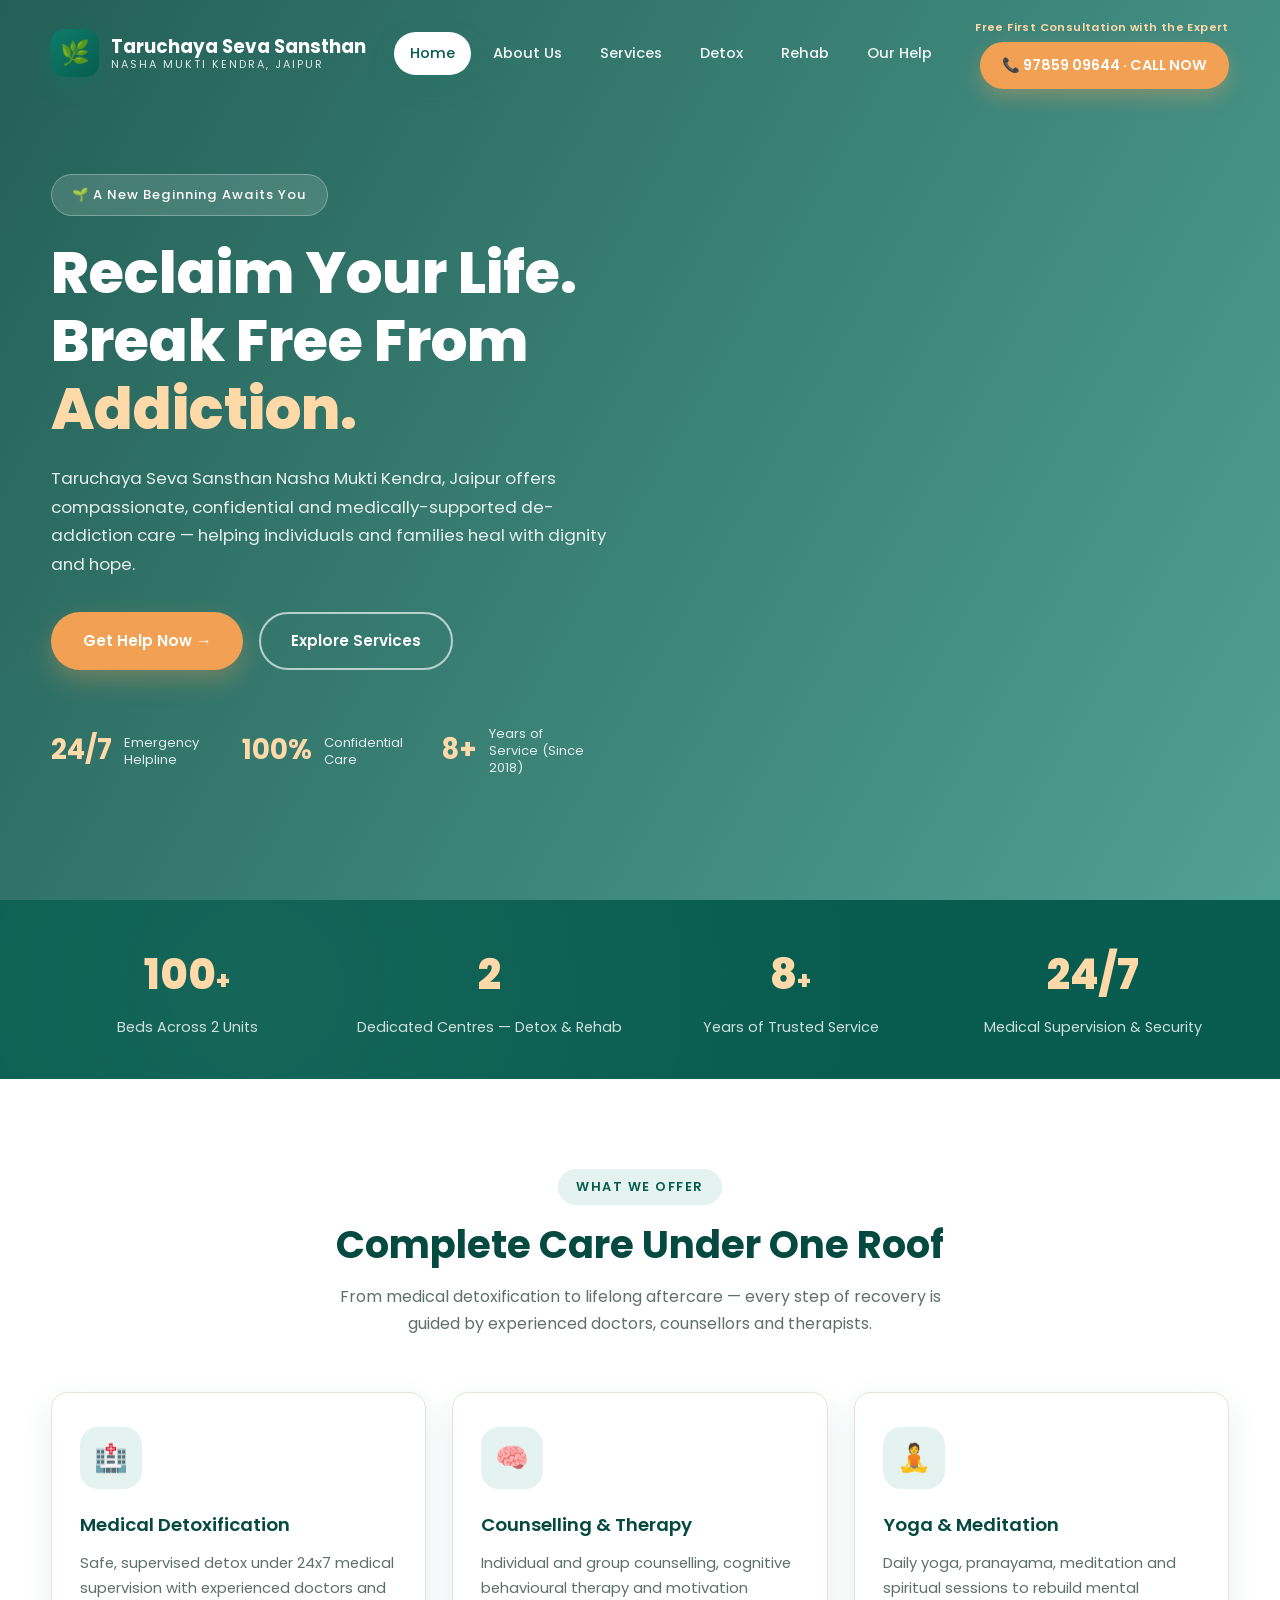
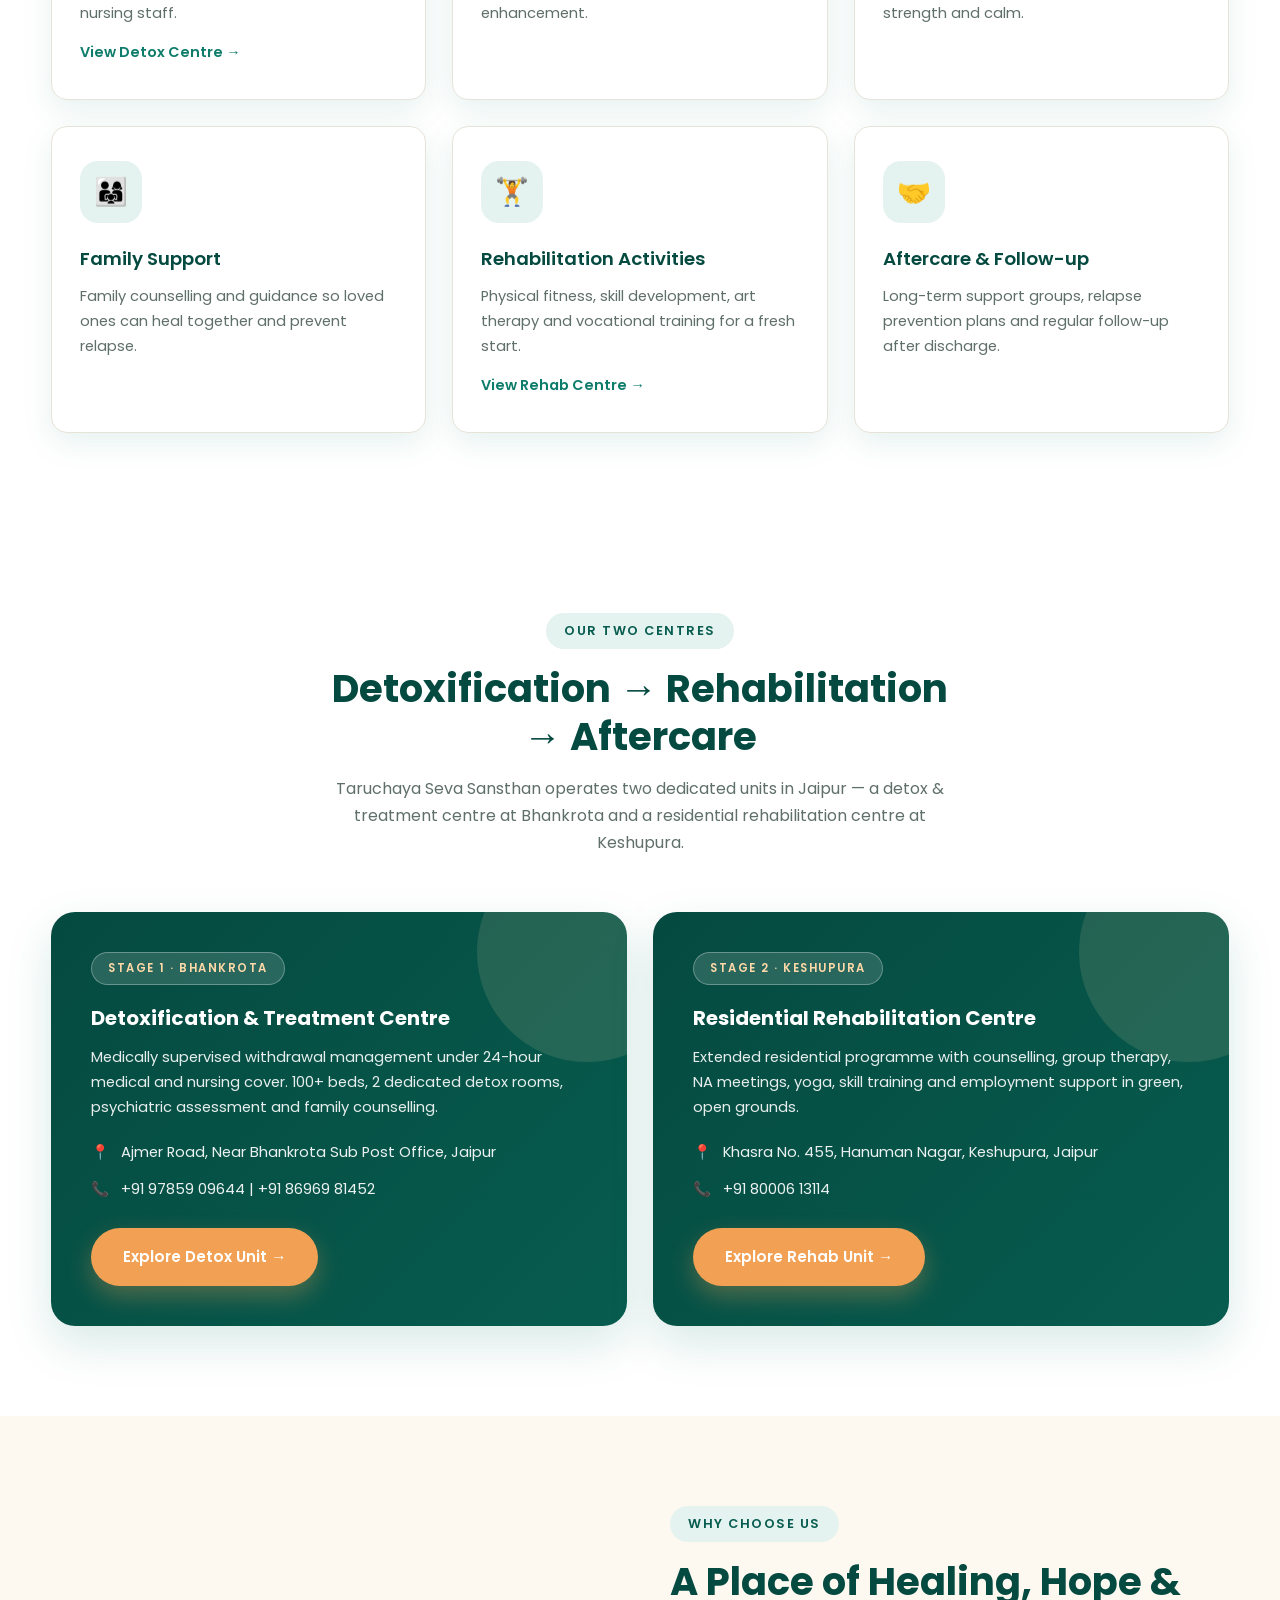
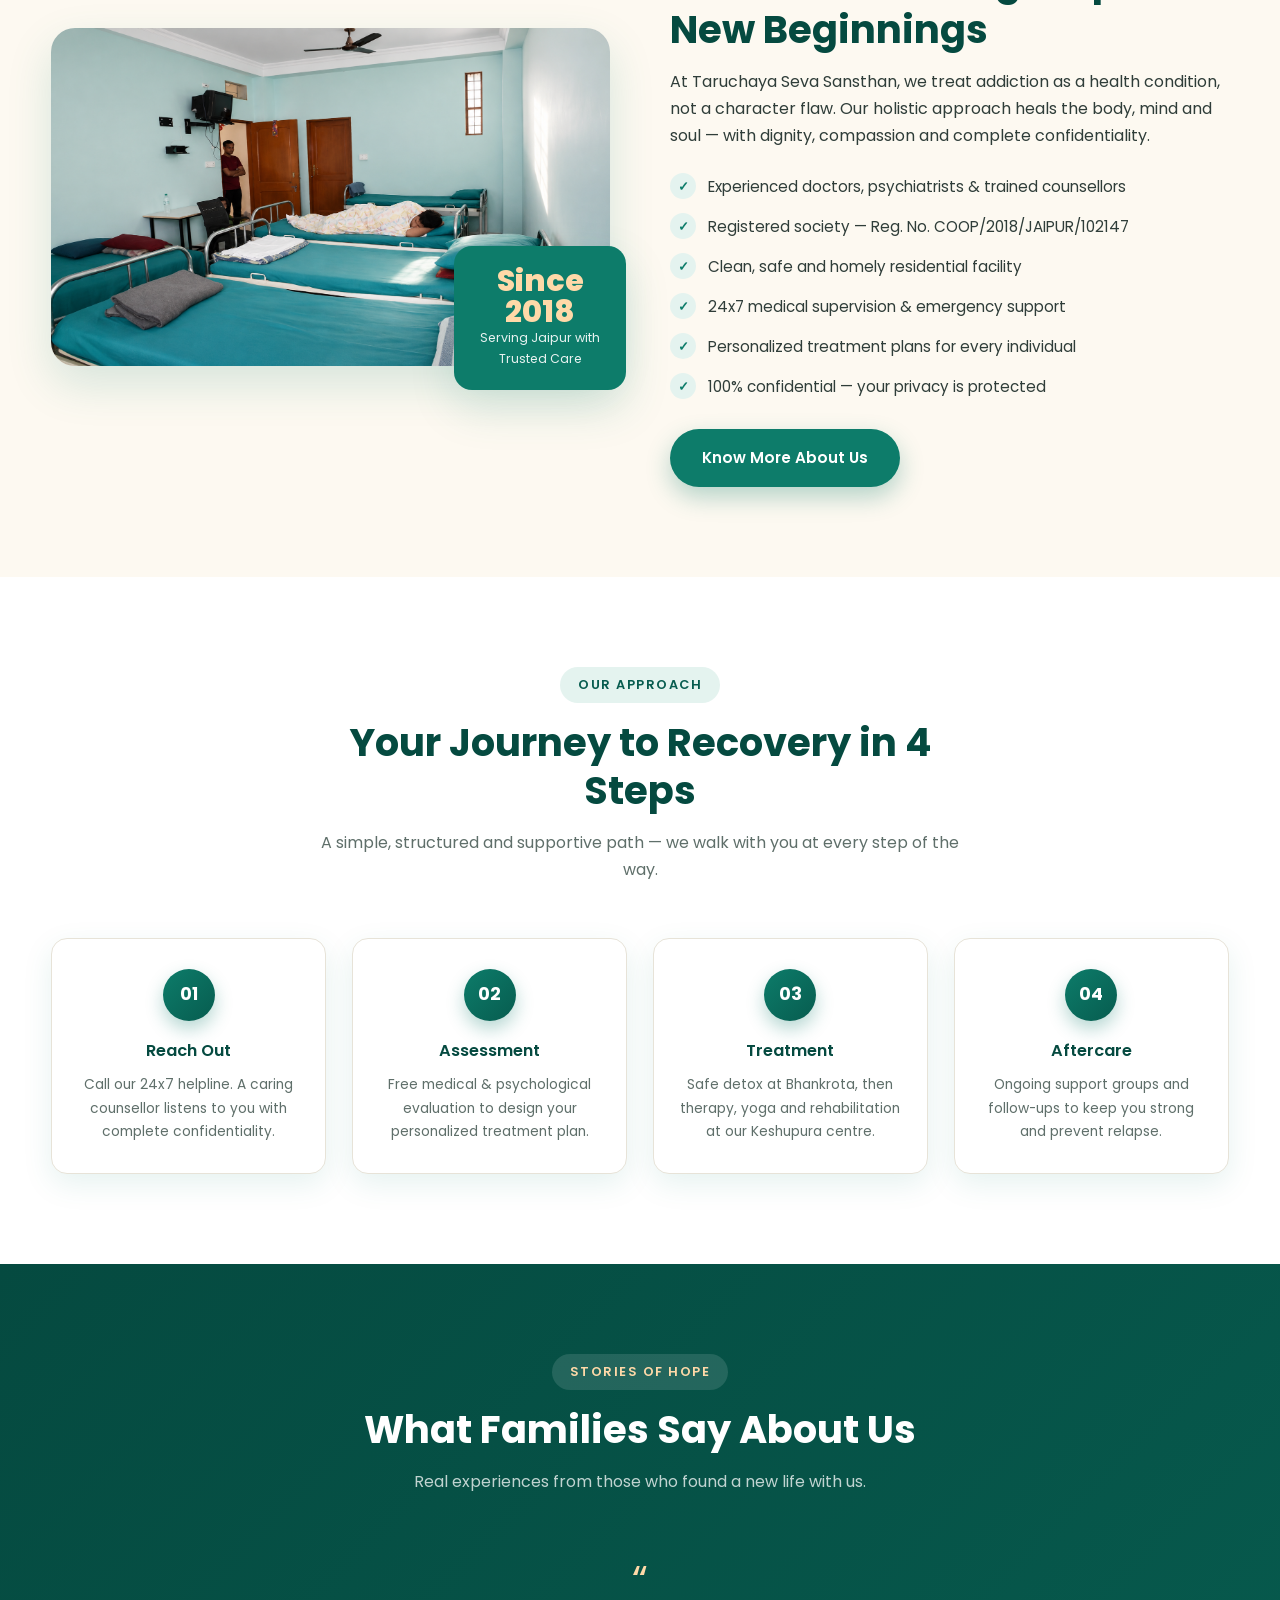
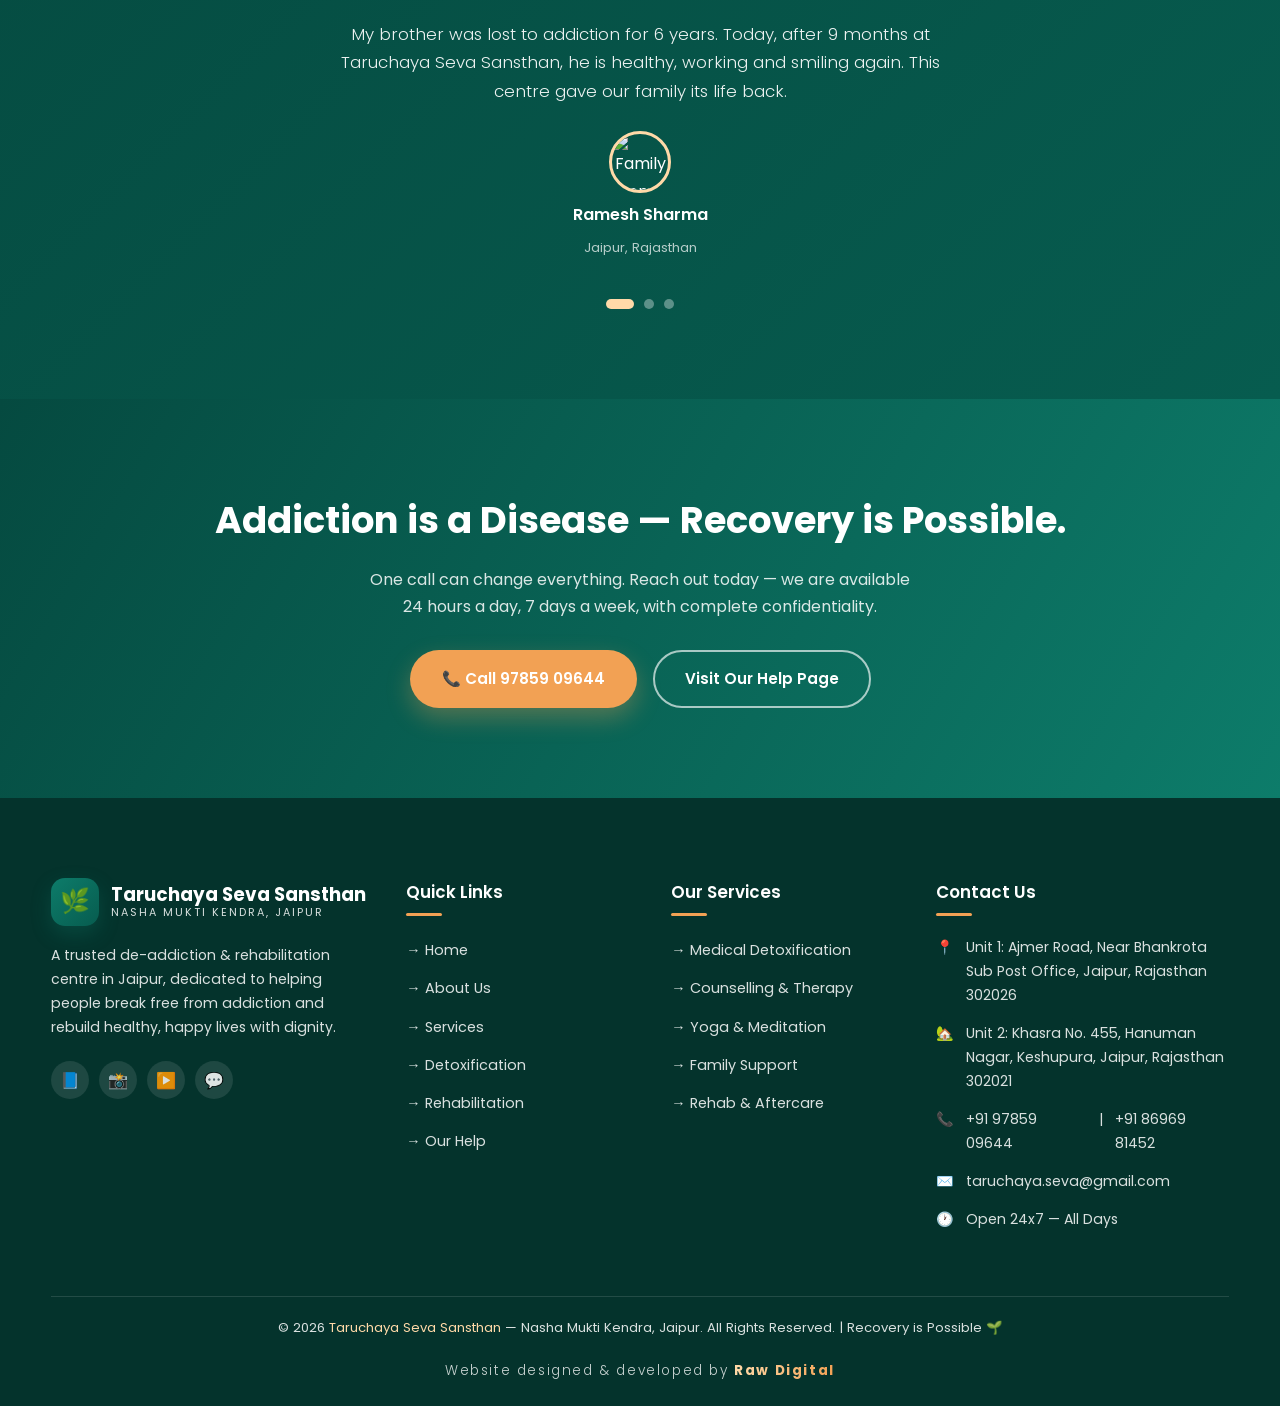
==== commit 5db5f7b0: "Rename brand to Taruchaya Seva Sansthan, add free consultation CTA and mobile header phone" ====
--- a/index.html
+++ b/index.html
@@ -12,13 +12,19 @@
 
 <header class="navbar" id="navbar">
   <div class="container nav-inner">
-    <a href="index.html" class="brand">
-      <span class="brand-icon">🌿</span>
-      <span class="brand-text">
-        <strong>Taruchaya Seva</strong>
-        <small>Nasha Mukti Kendra, Jaipur</small>
-      </span>
-    </a>
+    <div class="brand-wrap">
+      <a href="index.html" class="brand">
+        <span class="brand-icon">🌿</span>
+        <span class="brand-text">
+          <strong>Taruchaya Seva Sansthan</strong>
+          <small>Nasha Mukti Kendra, Jaipur</small>
+        </span>
+      </a>
+      <div class="brand-cta">
+        <span class="brand-cta-note">Free First Consultation with the Expert</span>
+        <a href="tel:+919785909644" class="brand-phone">📞 97859 09644 · CALL NOW</a>
+      </div>
+    </div>
     <nav class="nav-links" id="navLinks">
       <a href="index.html" class="active">Home</a>
       <a href="about.html">About Us</a>
@@ -28,7 +34,10 @@
       <a href="help.html">Our Help</a>
     </nav>
     <div class="nav-right">
-      <a href="tel:+919785909644" class="nav-cta">📞 97859 09644</a>
+      <div class="nav-cta-wrap">
+        <span class="nav-cta-note">Free First Consultation with the Expert</span>
+        <a href="tel:+919785909644" class="nav-cta">📞 97859 09644 · CALL NOW</a>
+      </div>
       <button class="nav-toggle" id="navToggle" aria-label="Toggle menu">
         <span></span><span></span><span></span>
       </button>
@@ -232,7 +241,7 @@
       <div class="slide active">
         <div class="slide-inner">
           <div class="quote">“</div>
-          <blockquote>My brother was lost to addiction for 6 years. Today, after 9 months at Taruchaya Seva, he is healthy, working and smiling again. This centre gave our family its life back.</blockquote>
+          <blockquote>My brother was lost to addiction for 6 years. Today, after 9 months at Taruchaya Seva Sansthan, he is healthy, working and smiling again. This centre gave our family its life back.</blockquote>
           <div class="who">
             <img src="https://images.unsplash.com/photo-1438761681033-6461ffad8d80?auto=format&fit=crop&w=200&q=80" alt="Family member">
             <strong>Ramesh Sharma</strong>
@@ -285,7 +294,7 @@
         <a href="index.html" class="brand">
           <span class="brand-icon">🌿</span>
           <span class="brand-text">
-            <strong style="color: #fff;">Taruchaya Seva</strong>
+            <strong style="color: #fff;">Taruchaya Seva Sansthan</strong>
             <small>Nasha Mukti Kendra, Jaipur</small>
           </span>
         </a>
--- a/css/style.css
+++ b/css/style.css
@@ -281,6 +281,38 @@
   transform: translateY(-2px);
 }
 
+.nav-cta-wrap {
+  display: flex;
+  flex-direction: column;
+  align-items: flex-end;
+  gap: 5px;
+}
+
+.nav-cta-note,
+.brand-cta-note {
+  font-size: 0.7rem;
+  font-weight: 600;
+  letter-spacing: 0.4px;
+  color: #ffd9a8;
+  white-space: nowrap;
+  transition: var(--transition);
+}
+
+.navbar.scrolled .nav-cta-note,
+.navbar.scrolled .brand-cta-note {
+  color: var(--accent-dark);
+}
+
+.brand-wrap {
+  display: flex;
+  align-items: center;
+  gap: 12px;
+}
+
+.brand-cta {
+  display: none;
+}
+
 .nav-toggle {
   display: none;
   flex-direction: column;
@@ -1505,7 +1537,7 @@
     background: var(--white);
     flex-direction: column;
     align-items: flex-start;
-    padding: 110px 34px 40px;
+    padding: 165px 34px 40px;
     gap: 6px;
     box-shadow: -12px 0 40px rgba(0, 0, 0, 0.15);
     transition: right 0.4s ease;
@@ -1526,8 +1558,38 @@
     box-shadow: none !important;
   }
 
-  .nav-cta { display: none; }
+  .nav-cta-wrap { display: none; }
   .nav-toggle { display: flex; }
+
+  .brand-wrap {
+    flex-direction: column;
+    align-items: flex-start;
+    gap: 6px;
+  }
+
+  .brand-text strong {
+    font-size: 1.02rem;
+  }
+
+  .brand-cta {
+    display: flex;
+    flex-direction: column;
+    gap: 2px;
+  }
+
+  .brand-phone {
+    display: inline-flex;
+    align-items: center;
+    gap: 7px;
+    font-size: 0.85rem;
+    font-weight: 600;
+    color: var(--white);
+    transition: var(--transition);
+  }
+
+  .navbar.scrolled .brand-phone {
+    color: var(--primary-dark);
+  }
 
   .nav-toggle.open span:nth-child(1) { transform: translateY(8px) rotate(45deg); }
   .nav-toggle.open span:nth-child(2) { opacity: 0; }
@@ -1536,7 +1598,7 @@
   .split { grid-template-columns: 1fr; gap: 50px; }
   .split-media .exp { right: 10px; bottom: -20px; }
   .section { padding: 70px 0; }
-  .hero { padding-top: 130px; }
+  .hero { padding-top: 175px; }
 }
 
 @media (max-width: 600px) {
